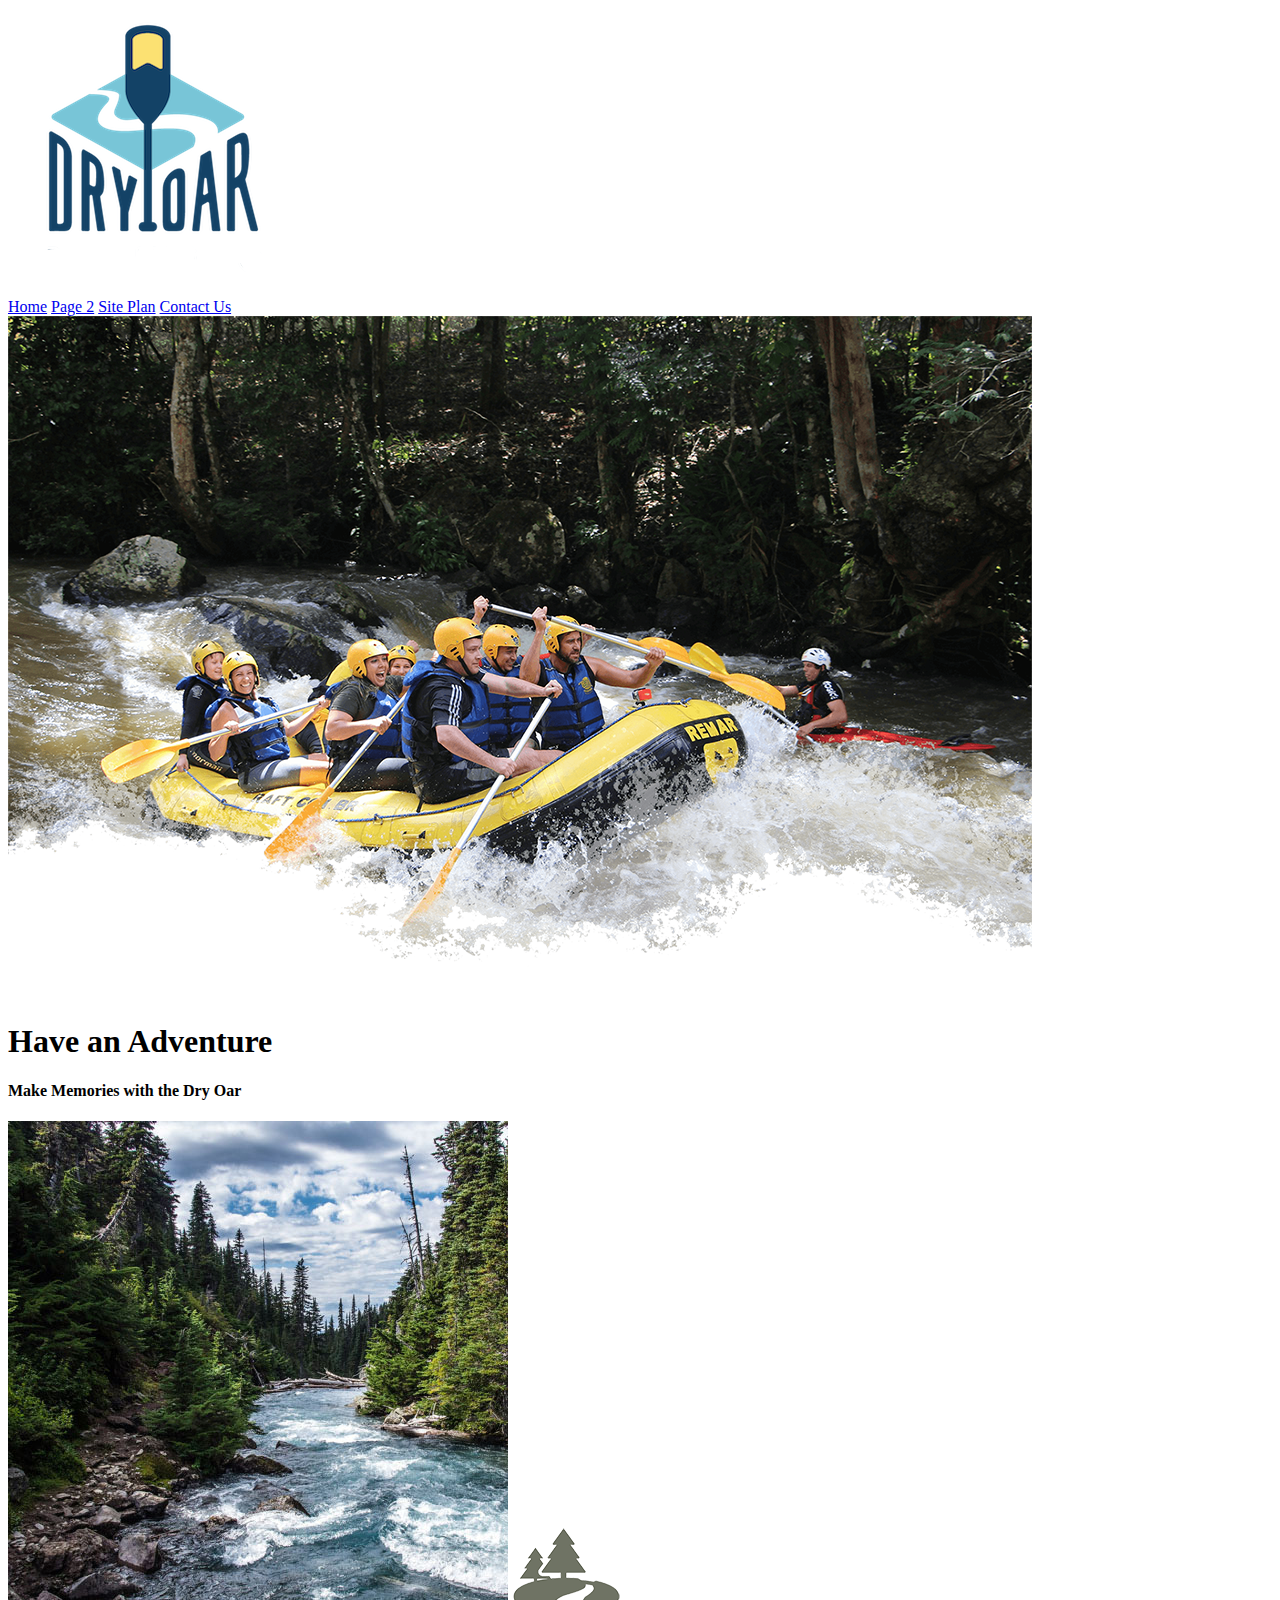
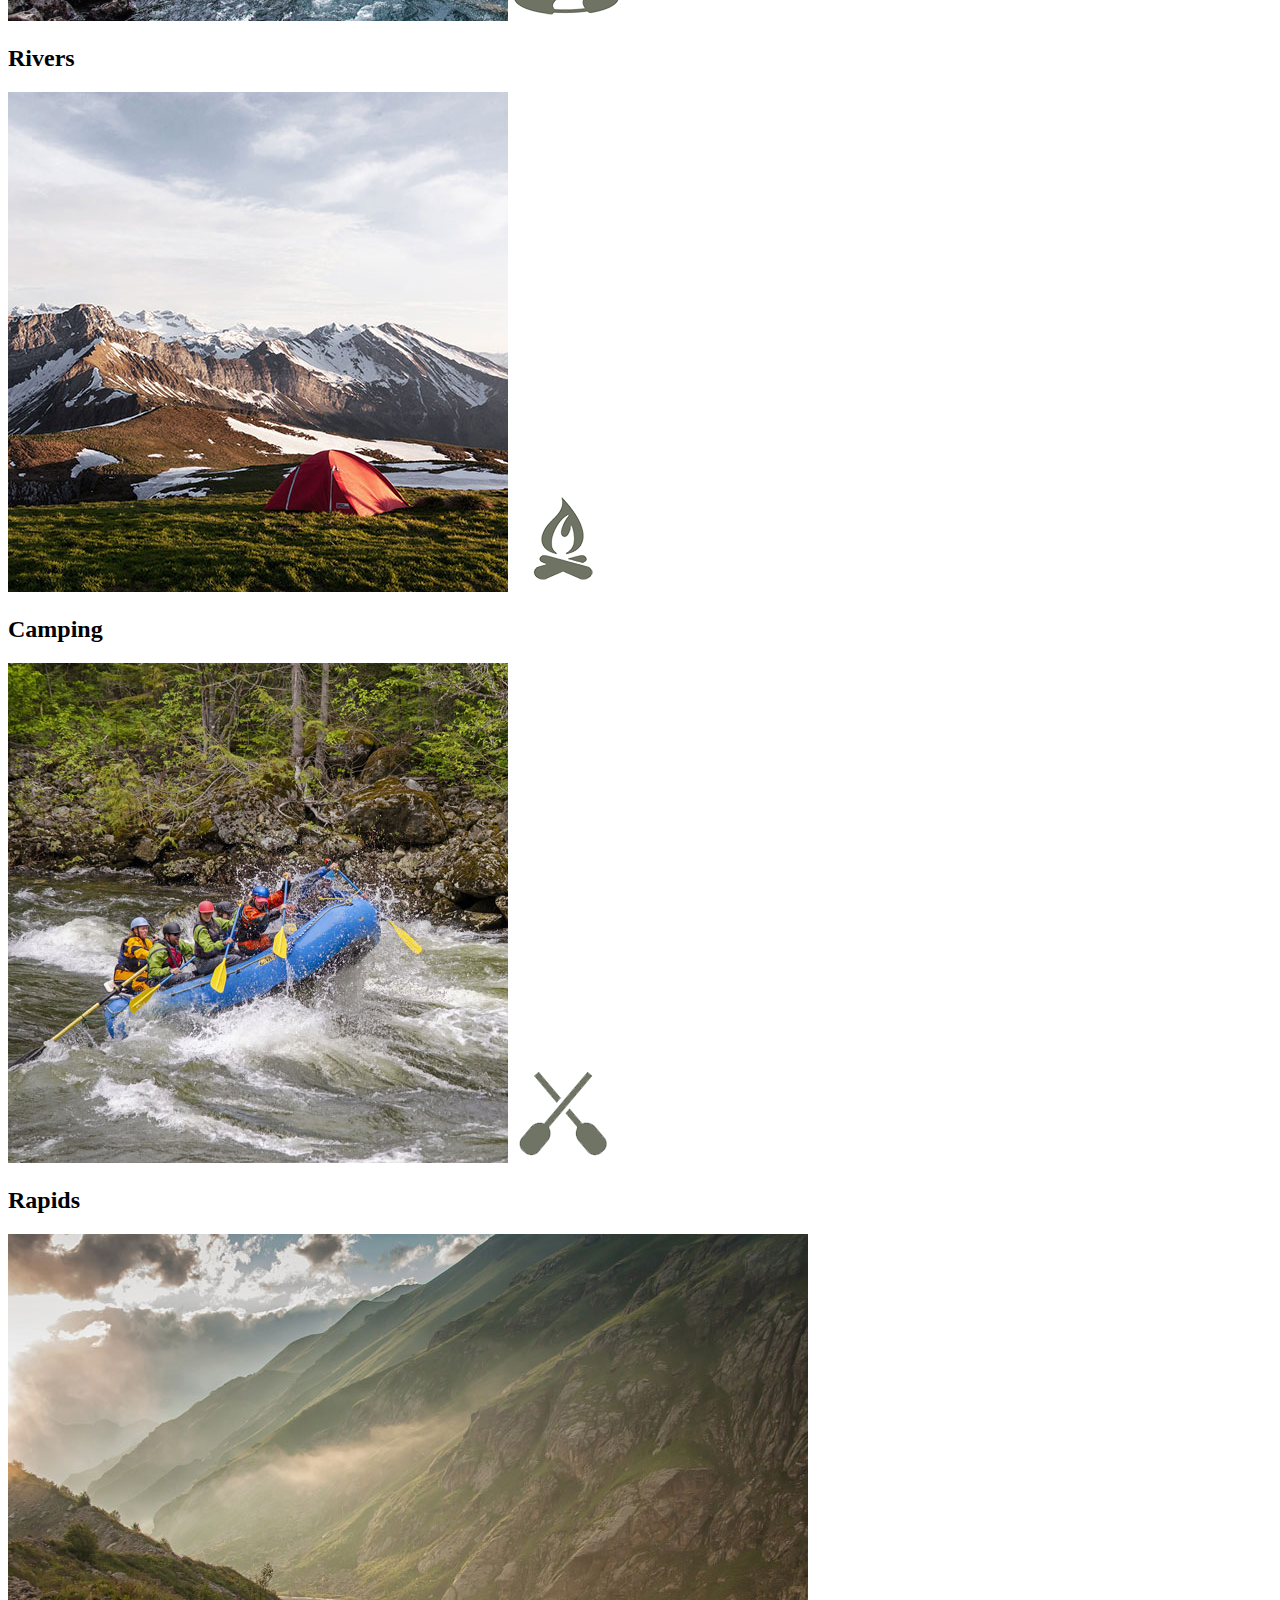
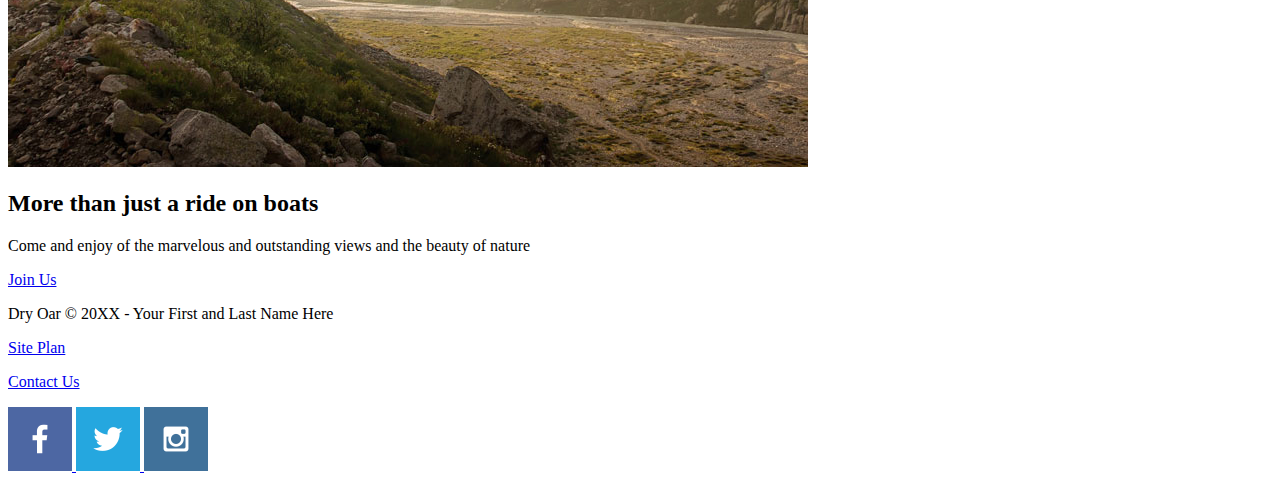
==== wwr/index.html @ 107f0e08 "text edited" ====
<!DOCTYPE html>
<html lang="en">
<head>
    <meta charset="UTF-8">
    <meta http-equiv="X-UA-Compatible" content="IE=edge">
    <meta name="viewport" content="width=device-width, initial-scale=1.0">
    <title>Whitewater Rafting Vacations | Dry Oar Boating | Home</title>
</head>
<body>
    <header>
        <a href="index.html" id="logo_link">
         <img class="logo" src="images/logo.png" alt="Dry Oar Logo">
        </a>
        <nav>
            <a href="index.html">Home</a>
            <a href="#">Page 2</a>
            <a href="site-plan-rafting.html">Site Plan</a>
            <a href="contactus.html">Contact Us</a>
        </nav>
    </header>     
        <div id="hero">
             <div id="hero-box">
                <img id="hero-img" src="images/hero.png" alt="People enjoying rafting">
             </div>
             <section id="hero-msg">
                <h1 class="home-title">Have an Adventure</h1>
                <h4>Make Memories with the Dry Oar</h4>
                <div class="button-box">
                    <a class="book" href="rates.html"></a>
                </div>
             </section>
        </div>
        <main class="home-grid">
            <section class="rivers-card">
                <img class="card-img" src="images/rivers.jpg" alt="river in forest">
                <img class="icon" src="images/river_icon.png" alt="river icon">
                <h2>Rivers</h2>
            </section>
            <section class="camping-card">
                <img class="card-img" src="images/camping.jpg" alt="tent in mountains">
                <img class="icon" src="images/fire_icon.png" alt="fire icon">
                <h2>Camping</h2>
            </section>
            <section class="rapids-card">
                <img class="card-img" src="images/rapids.jpg" alt="rafting boat">
                <img class="icon" src="images/oars.png" alt="oars icon">
                <h2>Rapids</h2>
            </section>
            <img class="mountains" src="images/mountains.jpg" alt="Misty Mountains">
            <section class="msg">
                <h2>More than just a ride on boats</h2>
                <p>Come and enjoy of the marvelous and outstanding views and the beauty of nature</p>
                <a class="join" href="rivers.html">Join Us</a>
            </section>
        </main>   
        <footer>
            <p>Dry Oar &copy; 20XX - Your First and Last Name Here</p>
            <p><a href="site-plan-rafting.html">Site Plan</a></p>
            <p><a href="contactus.html">Contact Us</a></p>
            <div class="social">
                <a href="https://facebook.com">
                    <img src="images/facebook.png" alt="fb icon">
                </a>
                <a href="https://twitter.com">
                    <img src="images/twitter.png" alt="twitter icon">
                </a>
                <a href="https://instagram.com">
                    <img src="images/instagram.png" alt="instagram icon">
                </a>
            </div>
        </footer>   
</body>
</html>
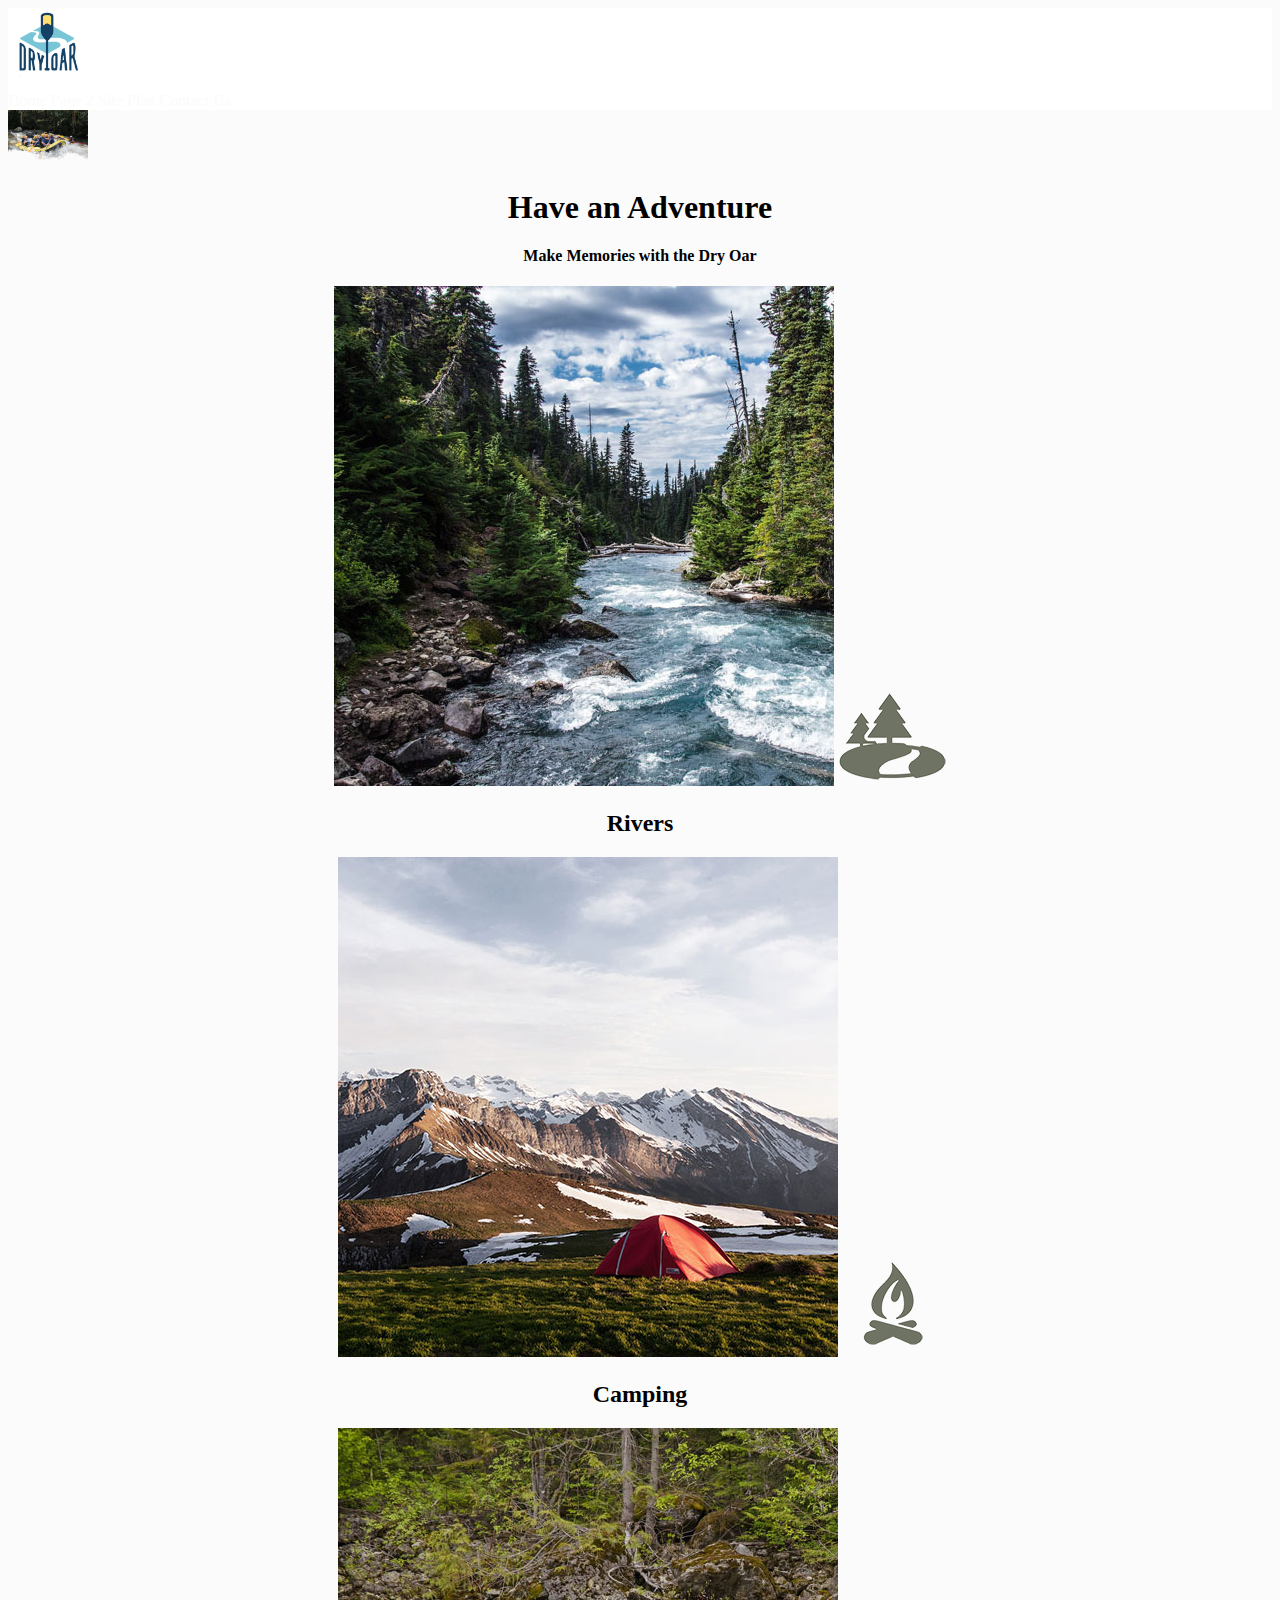
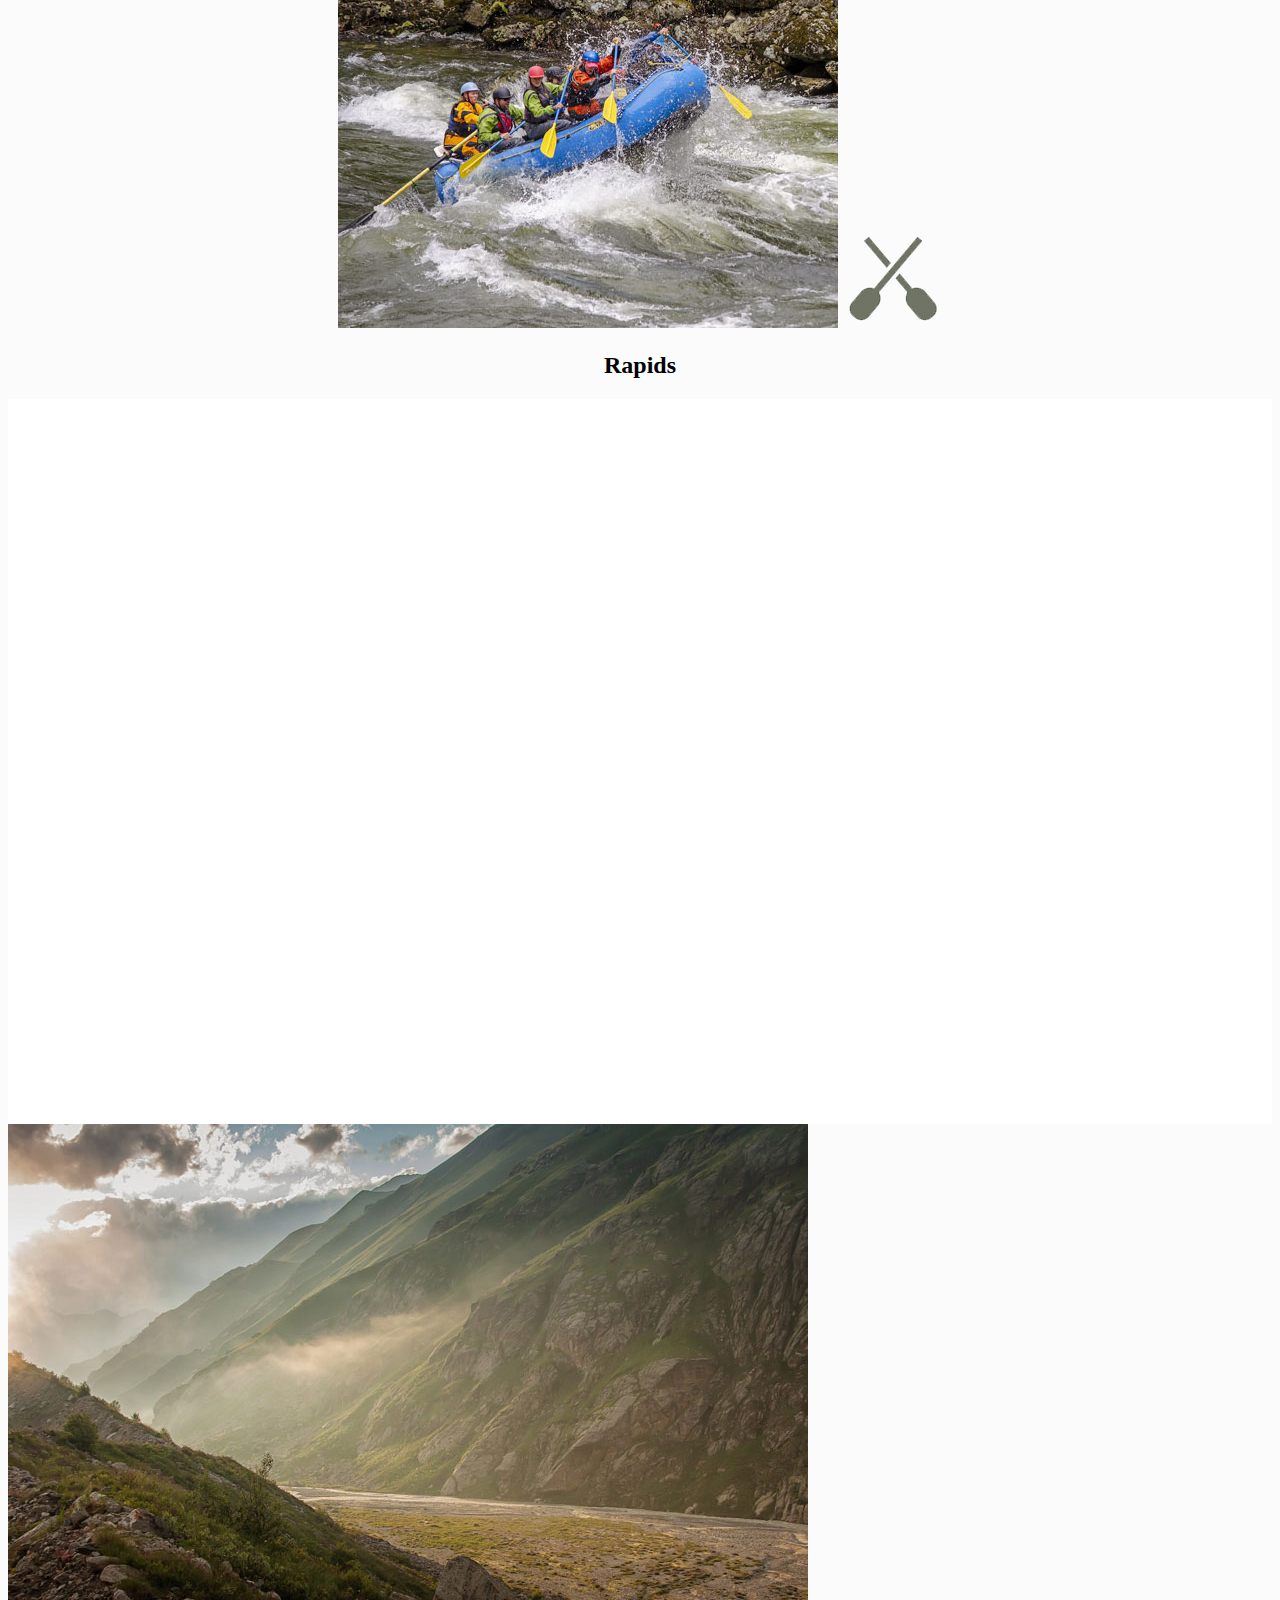
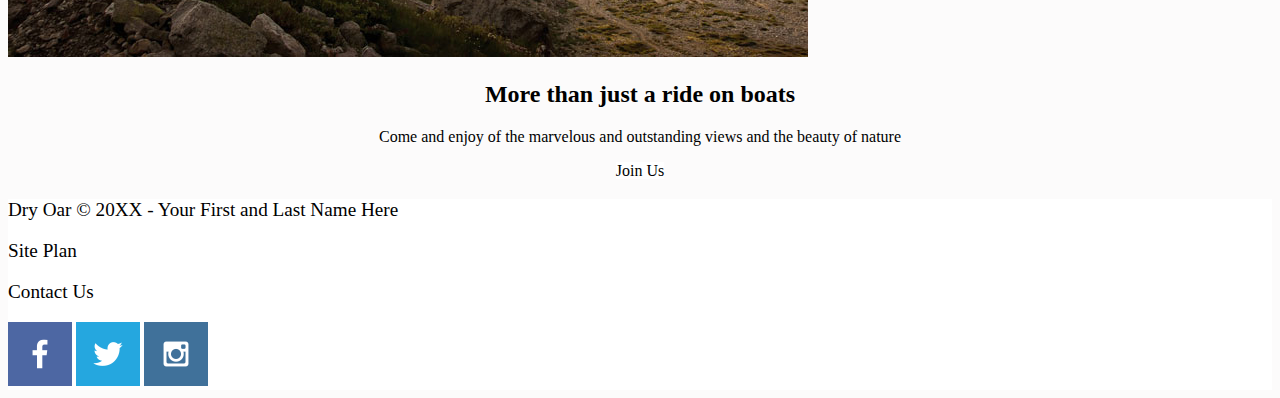
==== commit 0cb4843a: "update" ====
--- a/wwr/index.html
+++ b/wwr/index.html
@@ -1,34 +1,38 @@
 <!DOCTYPE html>
 <html lang="en">
+
 <head>
     <meta charset="UTF-8">
     <meta http-equiv="X-UA-Compatible" content="IE=edge">
     <meta name="viewport" content="width=device-width, initial-scale=1.0">
     <title>Whitewater Rafting Vacations | Dry Oar Boating | Home</title>
+    <link rel="stylesheet" href="styles/style.css" 
 </head>
+
 <body>
-    <header>
-        <a href="index.html" id="logo_link">
-         <img class="logo" src="images/logo.png" alt="Dry Oar Logo">
-        </a>
-        <nav>
-            <a href="index.html">Home</a>
-            <a href="#">Page 2</a>
-            <a href="site-plan-rafting.html">Site Plan</a>
-            <a href="contactus.html">Contact Us</a>
-        </nav>
-    </header>     
+    <div id="content">
+        <header>
+            <a href="index.html" id="logo_link">
+                <img class="logo" src="images/logo.png" alt="Dry Oar Logo">
+            </a>
+            <nav>
+                <a href="index.html">Home</a>
+                <a href="#">Page 2</a>
+                <a href="site-plan-rafting.html">Site Plan</a>
+                <a href="contactus.html">Contact Us</a>
+            </nav>
+        </header>
         <div id="hero">
-             <div id="hero-box">
+            <div id="hero-box">
                 <img id="hero-img" src="images/hero.png" alt="People enjoying rafting">
-             </div>
-             <section id="hero-msg">
+            </div>
+            <section id="hero-msg">
                 <h1 class="home-title">Have an Adventure</h1>
                 <h4>Make Memories with the Dry Oar</h4>
                 <div class="button-box">
                     <a class="book" href="rates.html"></a>
                 </div>
-             </section>
+            </section>
         </div>
         <main class="home-grid">
             <section class="rivers-card">
@@ -46,28 +50,31 @@
                 <img class="icon" src="images/oars.png" alt="oars icon">
                 <h2>Rapids</h2>
             </section>
+            <div id="background"></div>
             <img class="mountains" src="images/mountains.jpg" alt="Misty Mountains">
             <section class="msg">
                 <h2>More than just a ride on boats</h2>
                 <p>Come and enjoy of the marvelous and outstanding views and the beauty of nature</p>
                 <a class="join" href="rivers.html">Join Us</a>
             </section>
-        </main>   
+        </main>
         <footer>
             <p>Dry Oar &copy; 20XX - Your First and Last Name Here</p>
             <p><a href="site-plan-rafting.html">Site Plan</a></p>
             <p><a href="contactus.html">Contact Us</a></p>
             <div class="social">
-                <a href="https://facebook.com">
+                <a href="https://facebook.com" target="_blank">
                     <img src="images/facebook.png" alt="fb icon">
                 </a>
-                <a href="https://twitter.com">
+                <a href="https://twitter.com" target="_blank">
                     <img src="images/twitter.png" alt="twitter icon">
                 </a>
-                <a href="https://instagram.com">
+                <a href="https://instagram.com" target="_blank">
                     <img src="images/instagram.png" alt="instagram icon">
                 </a>
             </div>
-        </footer>   
+        </footer>
+    </div>
 </body>
+
 </html>--- a/wwr/styles/style.css
+++ b/wwr/styles/style.css
@@ -0,0 +1,92 @@
+#content{
+  max-width: 1600px;
+  margin:0 auto;
+}
+nav a{
+    text-align: center;
+    color: #fcfbfb;
+    text-decoration: none;
+}
+#hero-msg h1, #hero-msg h4{
+    text-align: center;
+}
+.button-box{
+    text-align: center;
+}
+main section{
+    text-align: center;
+}
+#background{
+    height: 725px;
+}
+
+body {
+    background-color: #fcfbfb; 
+    color: black;
+}
+header {
+    background-color:rgb(255, 255, 255);
+    color: black;
+}
+nav a:hover {
+    background-color: rgb(255, 255, 255);
+    color: black;
+}
+.home-title{
+    color: black;
+}
+h4{
+    color: black;
+}
+.book, .join{
+    background-color: rgb(255, 255, 255);
+    color: black;
+    text-decoration: none;
+}
+.book:hover, .join:hover{
+    background-color: rgb(255, 255, 255);
+    color: black;
+}
+.msg h2{
+    color: black;
+}
+.msg p{
+    color: black;
+}
+footer h3{
+    color: black;
+}
+footer a{
+    color: black;
+    text-decoration: none;
+}
+footer a:hover{
+    color: black;
+}
+#background{
+    background-color: rgb(255, 255, 255);
+    color: black;
+}
+.msg{
+    background-color: #fcfbfb;
+    color: black;
+}
+footer{
+    background-color: rgb(255, 255, 255);
+    color: black;
+}
+.logo{
+    width: 80px;
+}  
+.icon{
+    width: 80px0;
+}       
+#hero-img{
+    width: 80px;
+}
+footer p{
+    font-size: 1.2em;
+}
+footer p a:hover{
+    text-decoration: underline;
+}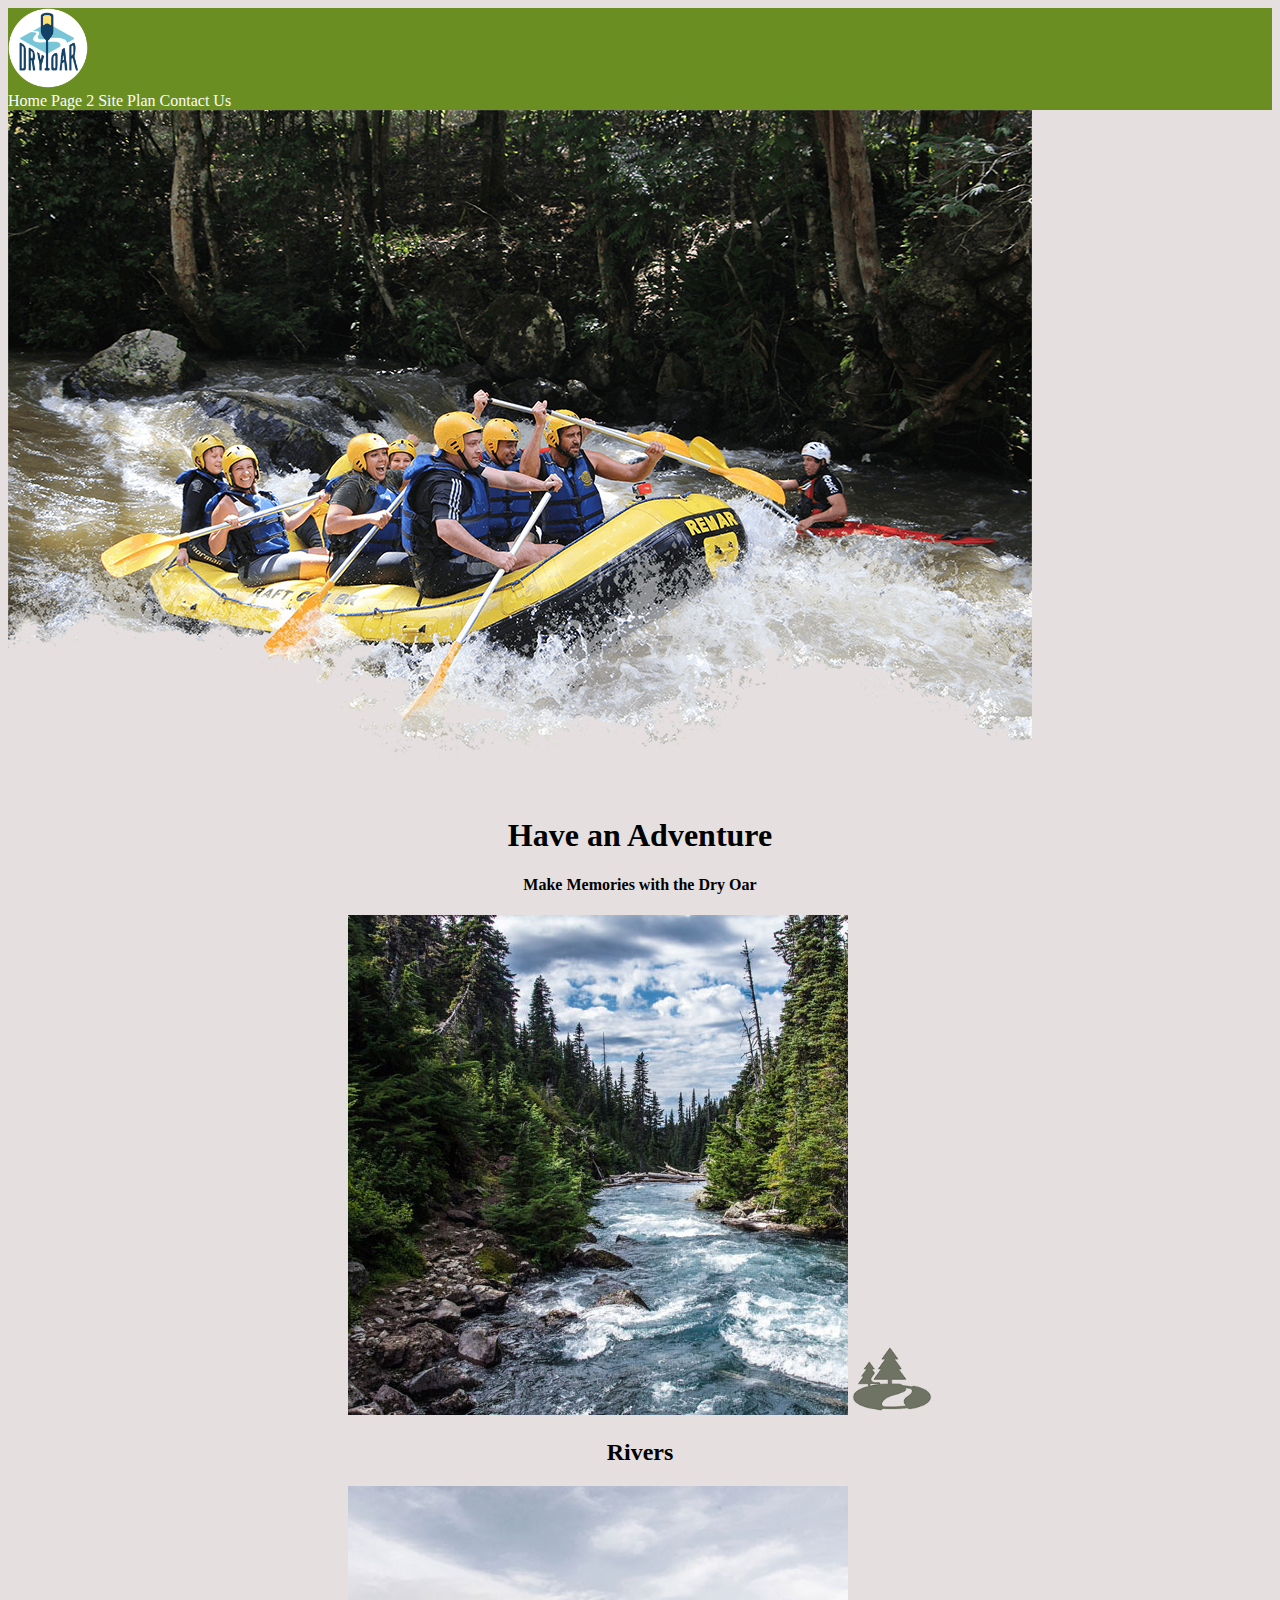
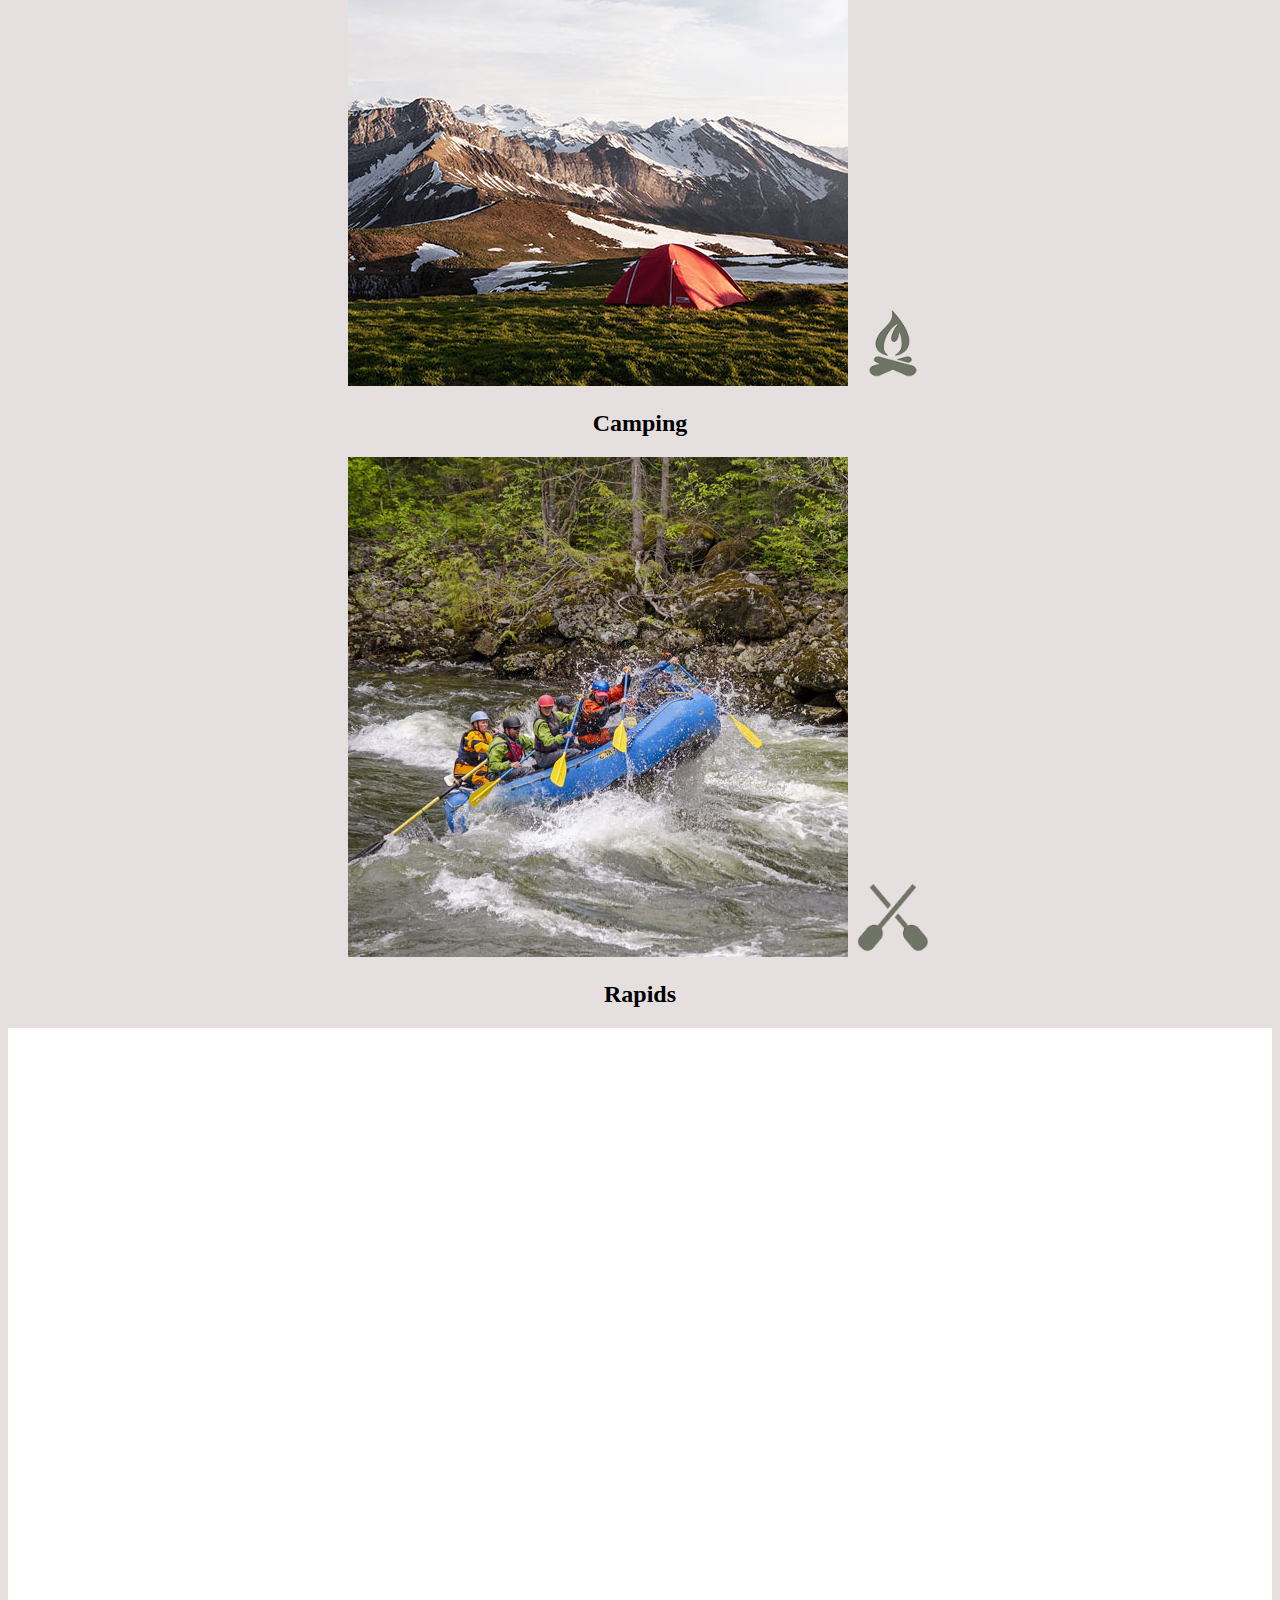
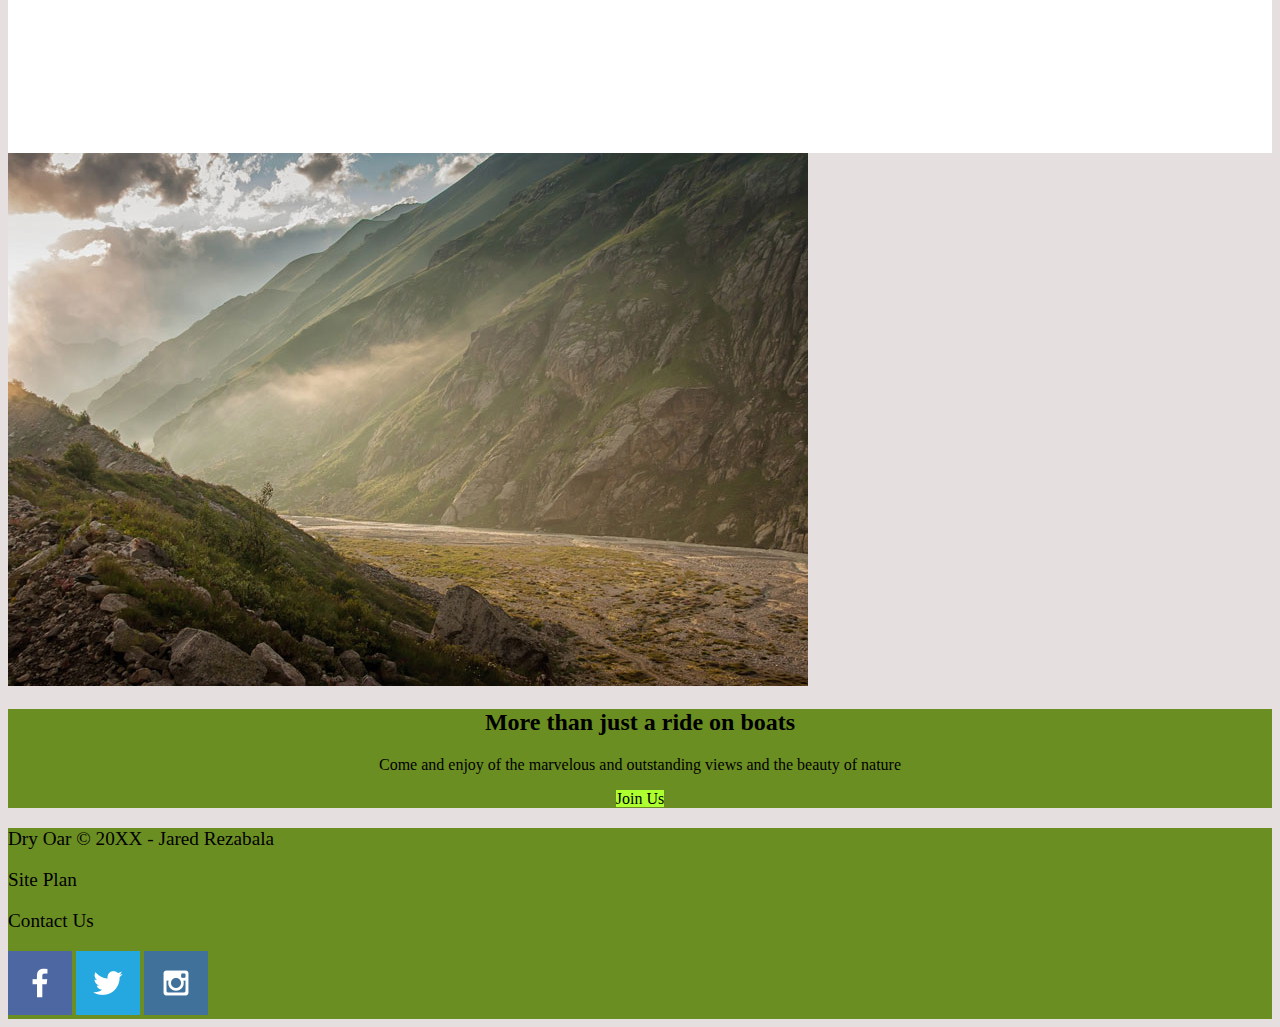
==== commit cbf225f0: "updates" ====
--- a/wwr/index.html
+++ b/wwr/index.html
@@ -6,7 +6,7 @@
     <meta http-equiv="X-UA-Compatible" content="IE=edge">
     <meta name="viewport" content="width=device-width, initial-scale=1.0">
     <title>Whitewater Rafting Vacations | Dry Oar Boating | Home</title>
-    <link rel="stylesheet" href="styles/style.css" 
+    <link rel="stylesheet" href="styles/style.css">
 </head>
 
 <body>
@@ -59,7 +59,7 @@
             </section>
         </main>
         <footer>
-            <p>Dry Oar &copy; 20XX - Your First and Last Name Here</p>
+            <p>Dry Oar &copy; 20XX - Jared Rezabala</p>
             <p><a href="site-plan-rafting.html">Site Plan</a></p>
             <p><a href="contactus.html">Contact Us</a></p>
             <div class="social">
--- a/wwr/styles/style.css
+++ b/wwr/styles/style.css
@@ -21,12 +21,11 @@
 }
 
 body {
-    background-color: #fcfbfb; 
+    background-color: #e0d8d8ce; 
     color: black;
 }
 header {
-    background-color:rgb(255, 255, 255);
-    color: black;
+    background-color:olivedrab;
 }
 nav a:hover {
     background-color: rgb(255, 255, 255);
@@ -39,12 +38,12 @@
     color: black;
 }
 .book, .join{
-    background-color: rgb(255, 255, 255);
+    background-color:greenyellow;
     color: black;
     text-decoration: none;
 }
 .book:hover, .join:hover{
-    background-color: rgb(255, 255, 255);
+    background-color:yellowgreen;
     color: black;
 }
 .msg h2{
@@ -68,21 +67,21 @@
     color: black;
 }
 .msg{
-    background-color: #fcfbfb;
+    background-color: olivedrab;
     color: black;
 }
 footer{
-    background-color: rgb(255, 255, 255);
+    background-color:olivedrab;
     color: black;
 }
 .logo{
     width: 80px;
 }  
 .icon{
-    width: 80px0;
+    width: 80px;
 }       
 #hero-img{
-    width: 80px;
+    max-width: 100%;
 }
 footer p{
     font-size: 1.2em;
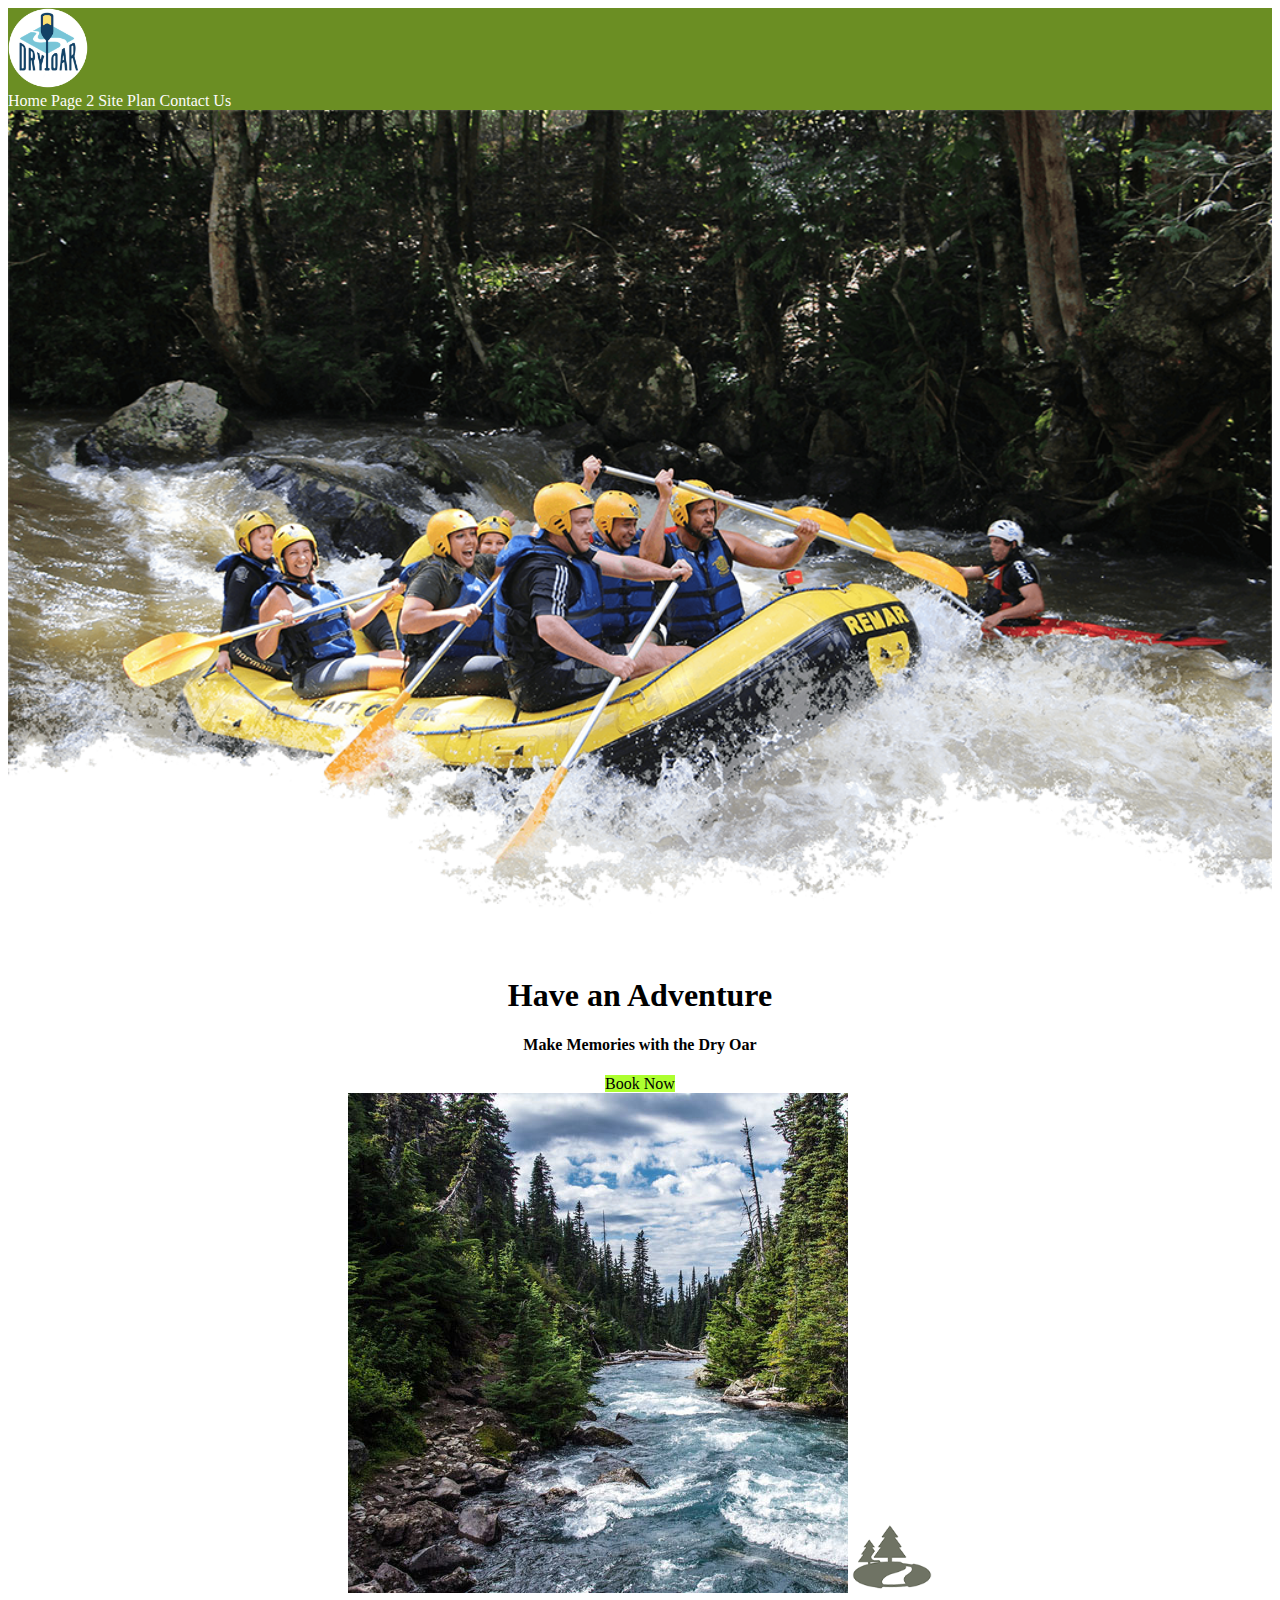
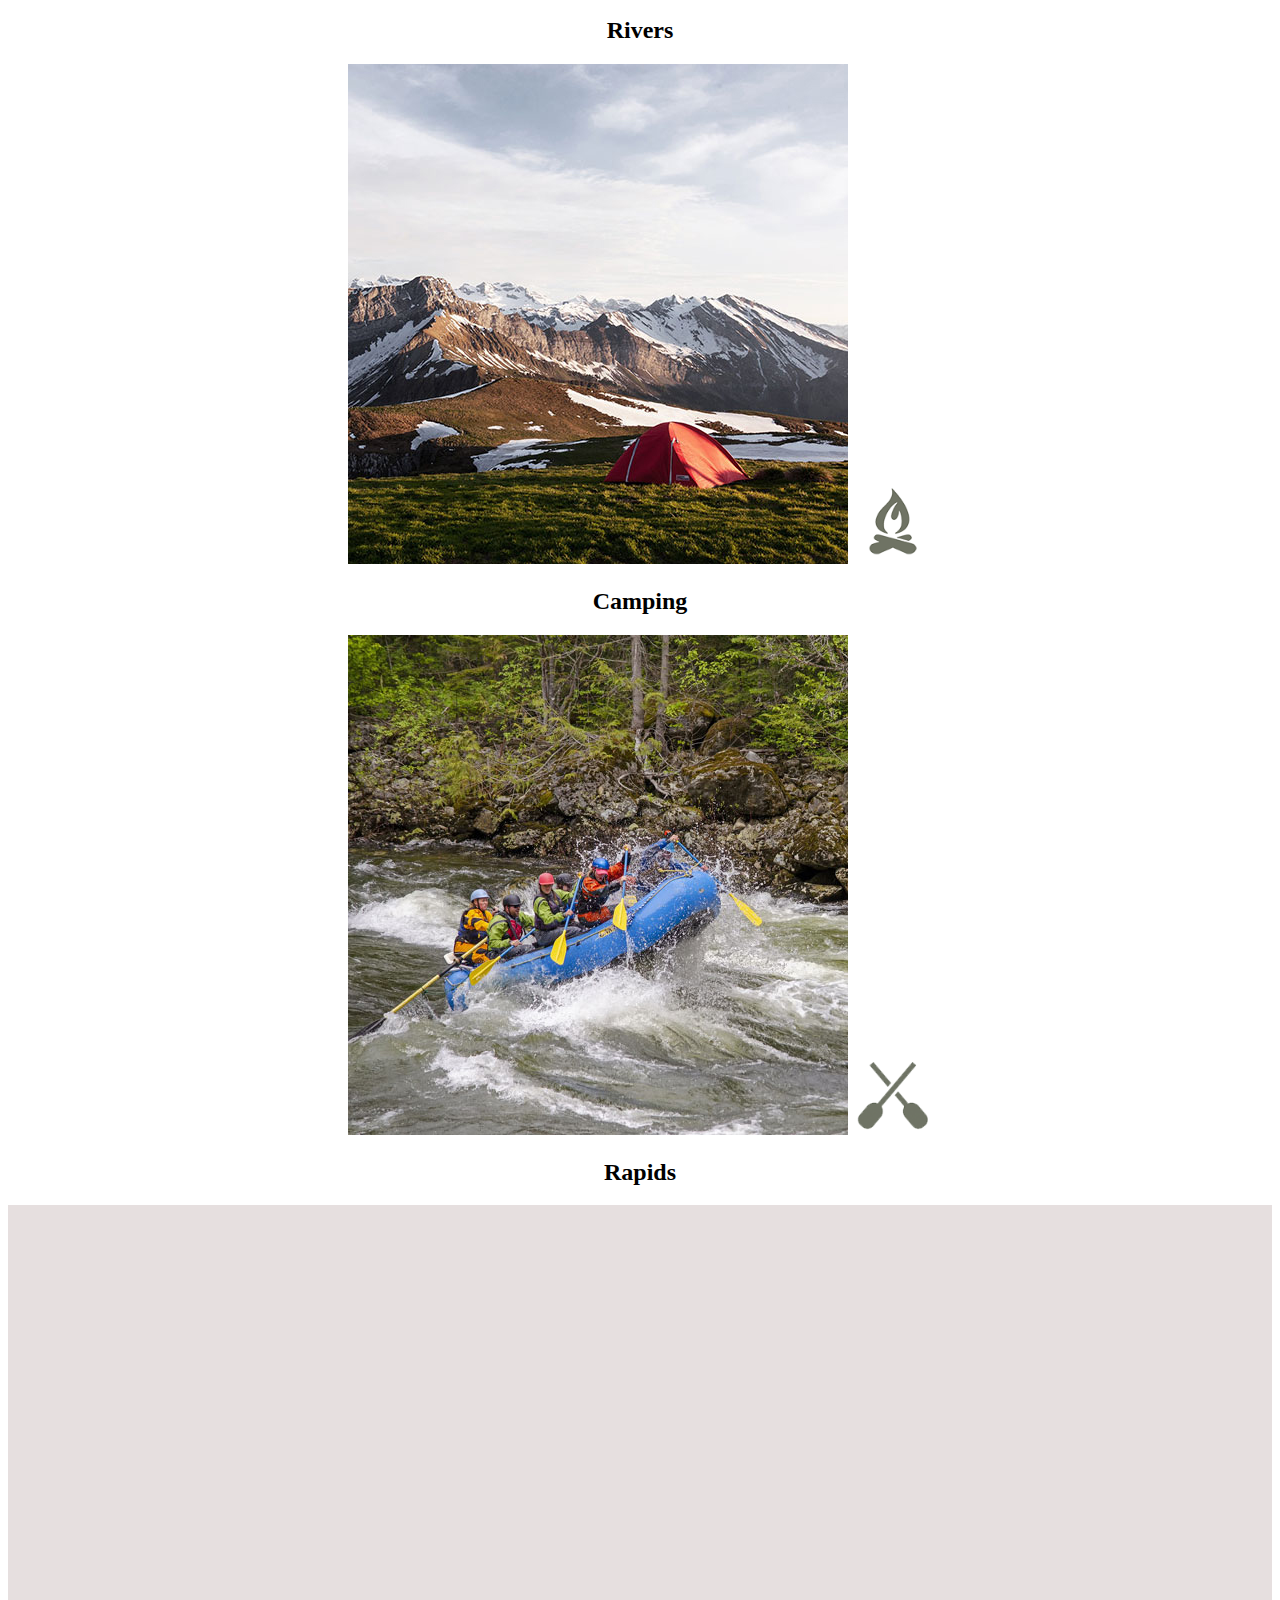
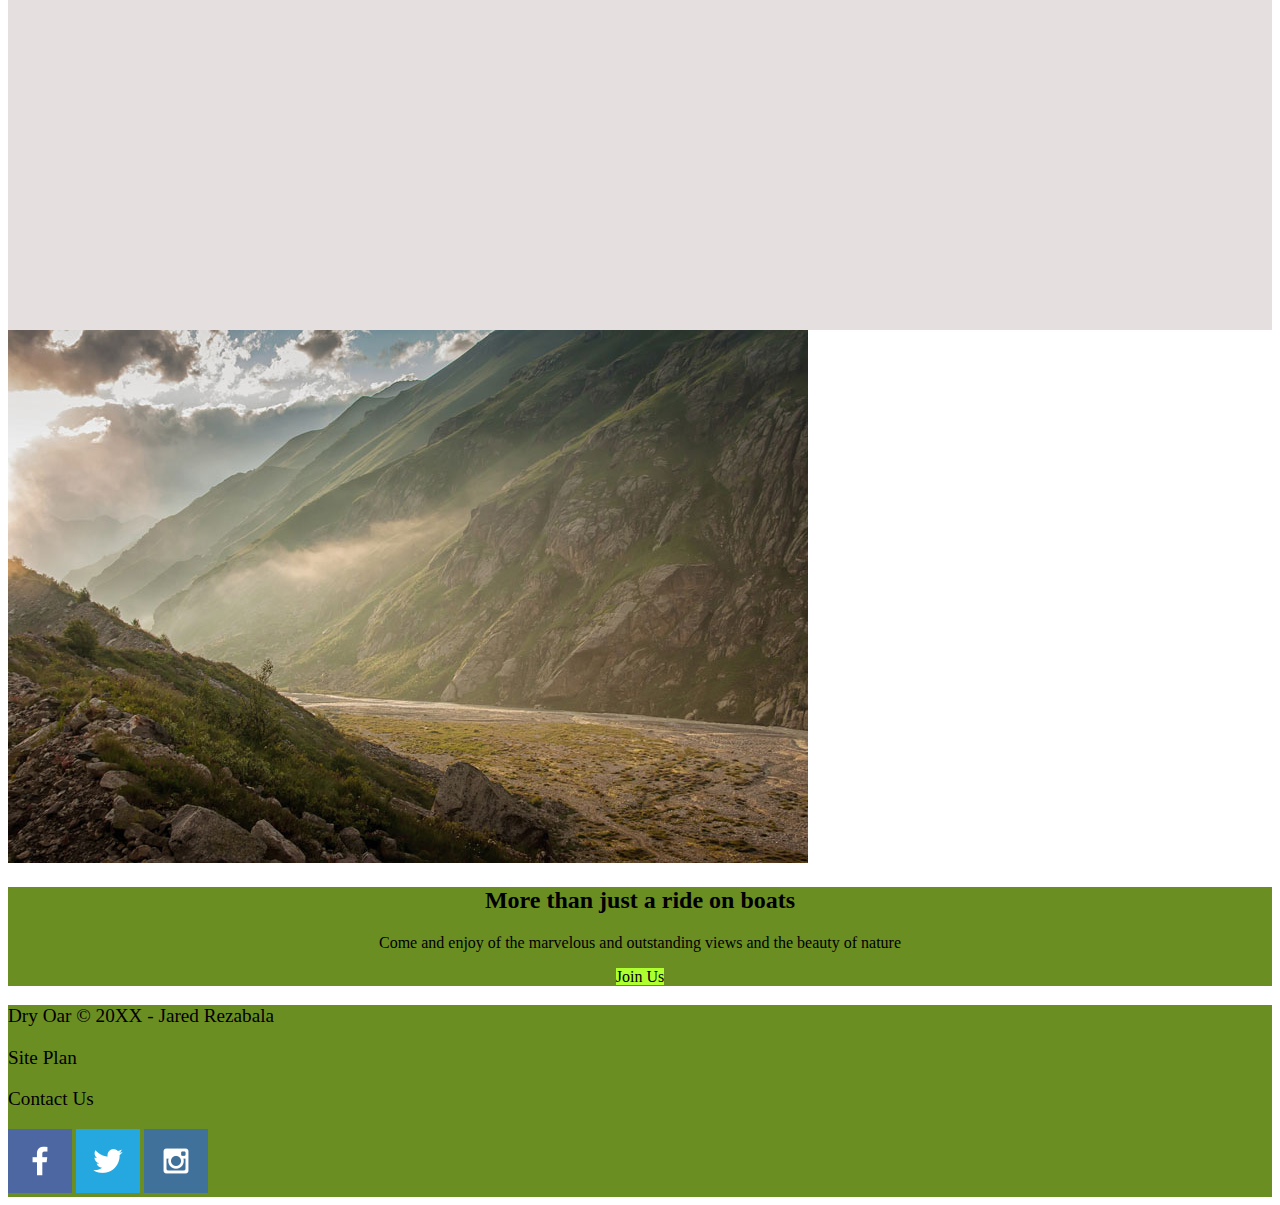
==== commit 9e13746b: "book now" ====
--- a/wwr/index.html
+++ b/wwr/index.html
@@ -30,7 +30,7 @@
                 <h1 class="home-title">Have an Adventure</h1>
                 <h4>Make Memories with the Dry Oar</h4>
                 <div class="button-box">
-                    <a class="book" href="rates.html"></a>
+                    <a class="book" href="rates.html">Book Now</a>
                 </div>
             </section>
         </div>
--- a/wwr/styles/style.css
+++ b/wwr/styles/style.css
@@ -21,7 +21,7 @@
 }
 
 body {
-    background-color: #e0d8d8ce; 
+    background-color: rgb(255, 255, 255); 
     color: black;
 }
 header {
@@ -63,7 +63,7 @@
     color: black;
 }
 #background{
-    background-color: rgb(255, 255, 255);
+    background-color: #e0d8d8ce;
     color: black;
 }
 .msg{
@@ -81,7 +81,8 @@
     width: 80px;
 }       
 #hero-img{
-    max-width: 100%;
+    width: 100%;
+    height: 100%;
 }
 footer p{
     font-size: 1.2em;
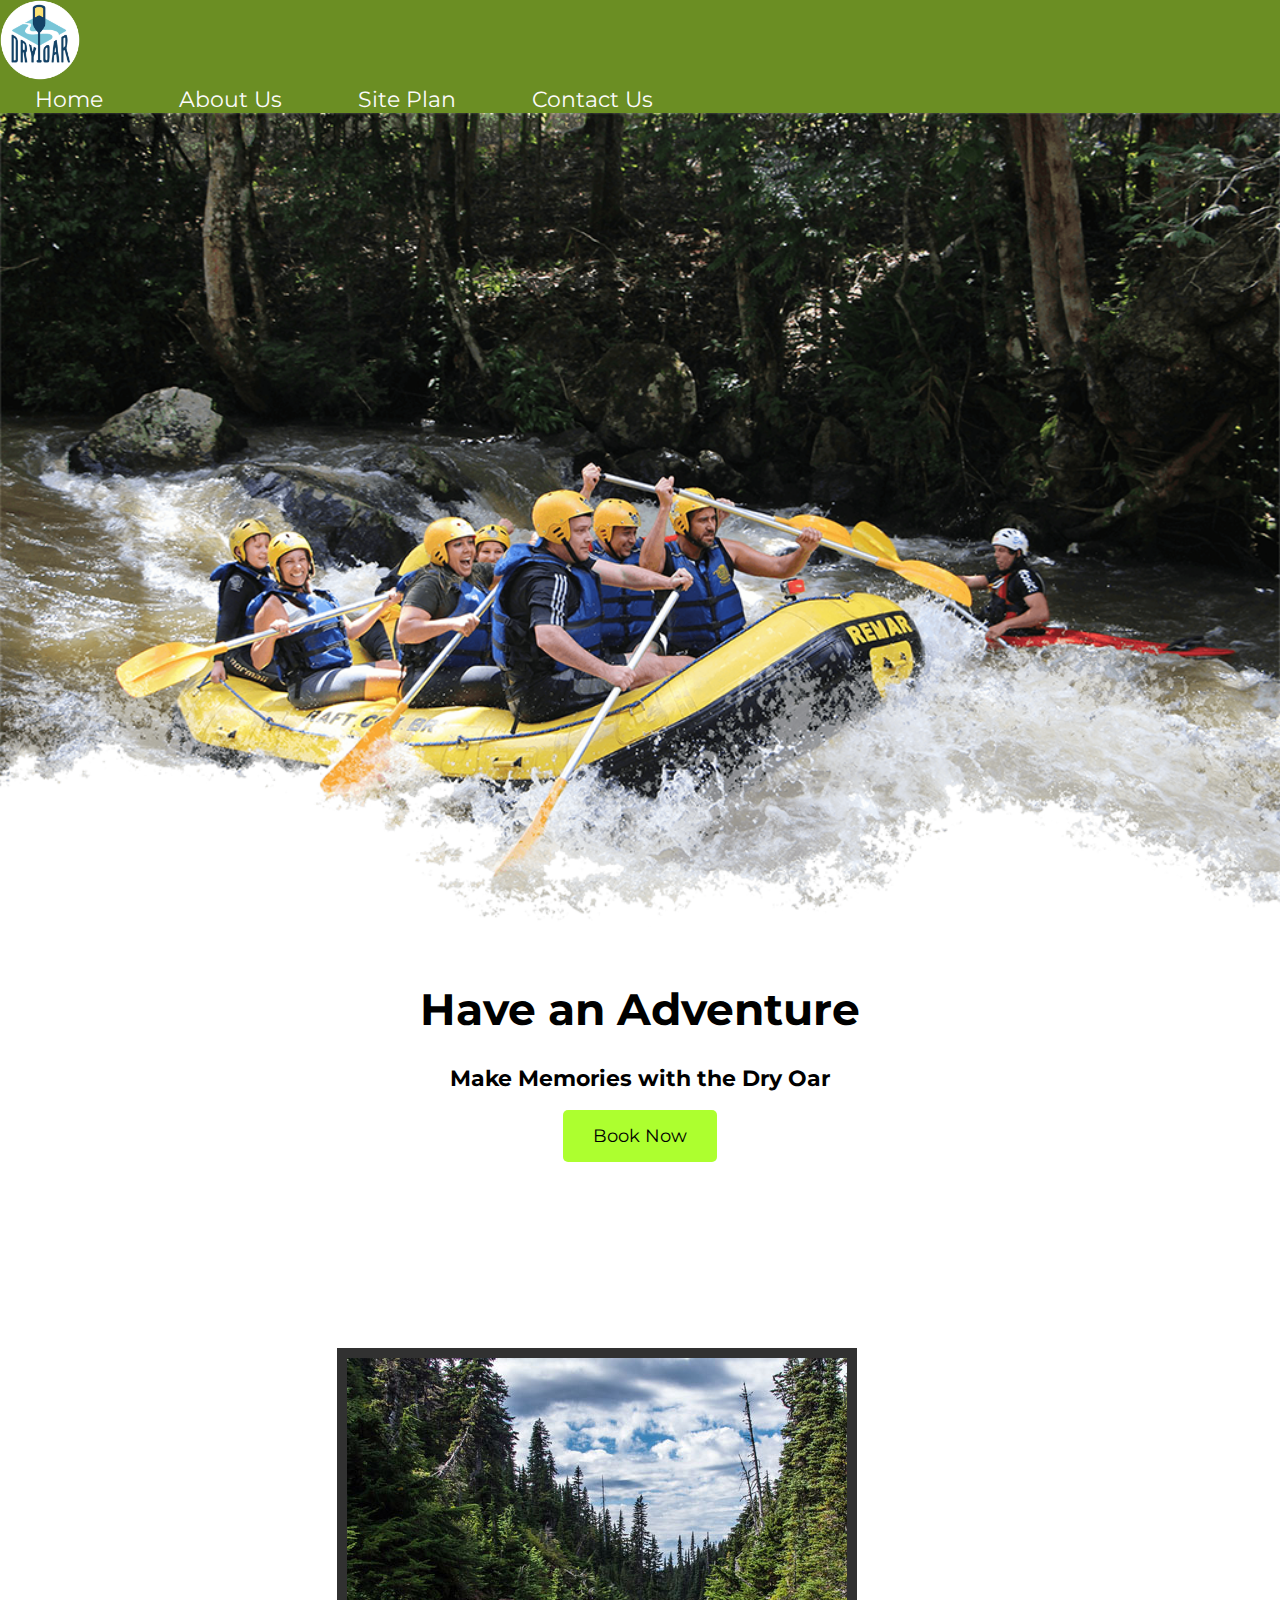
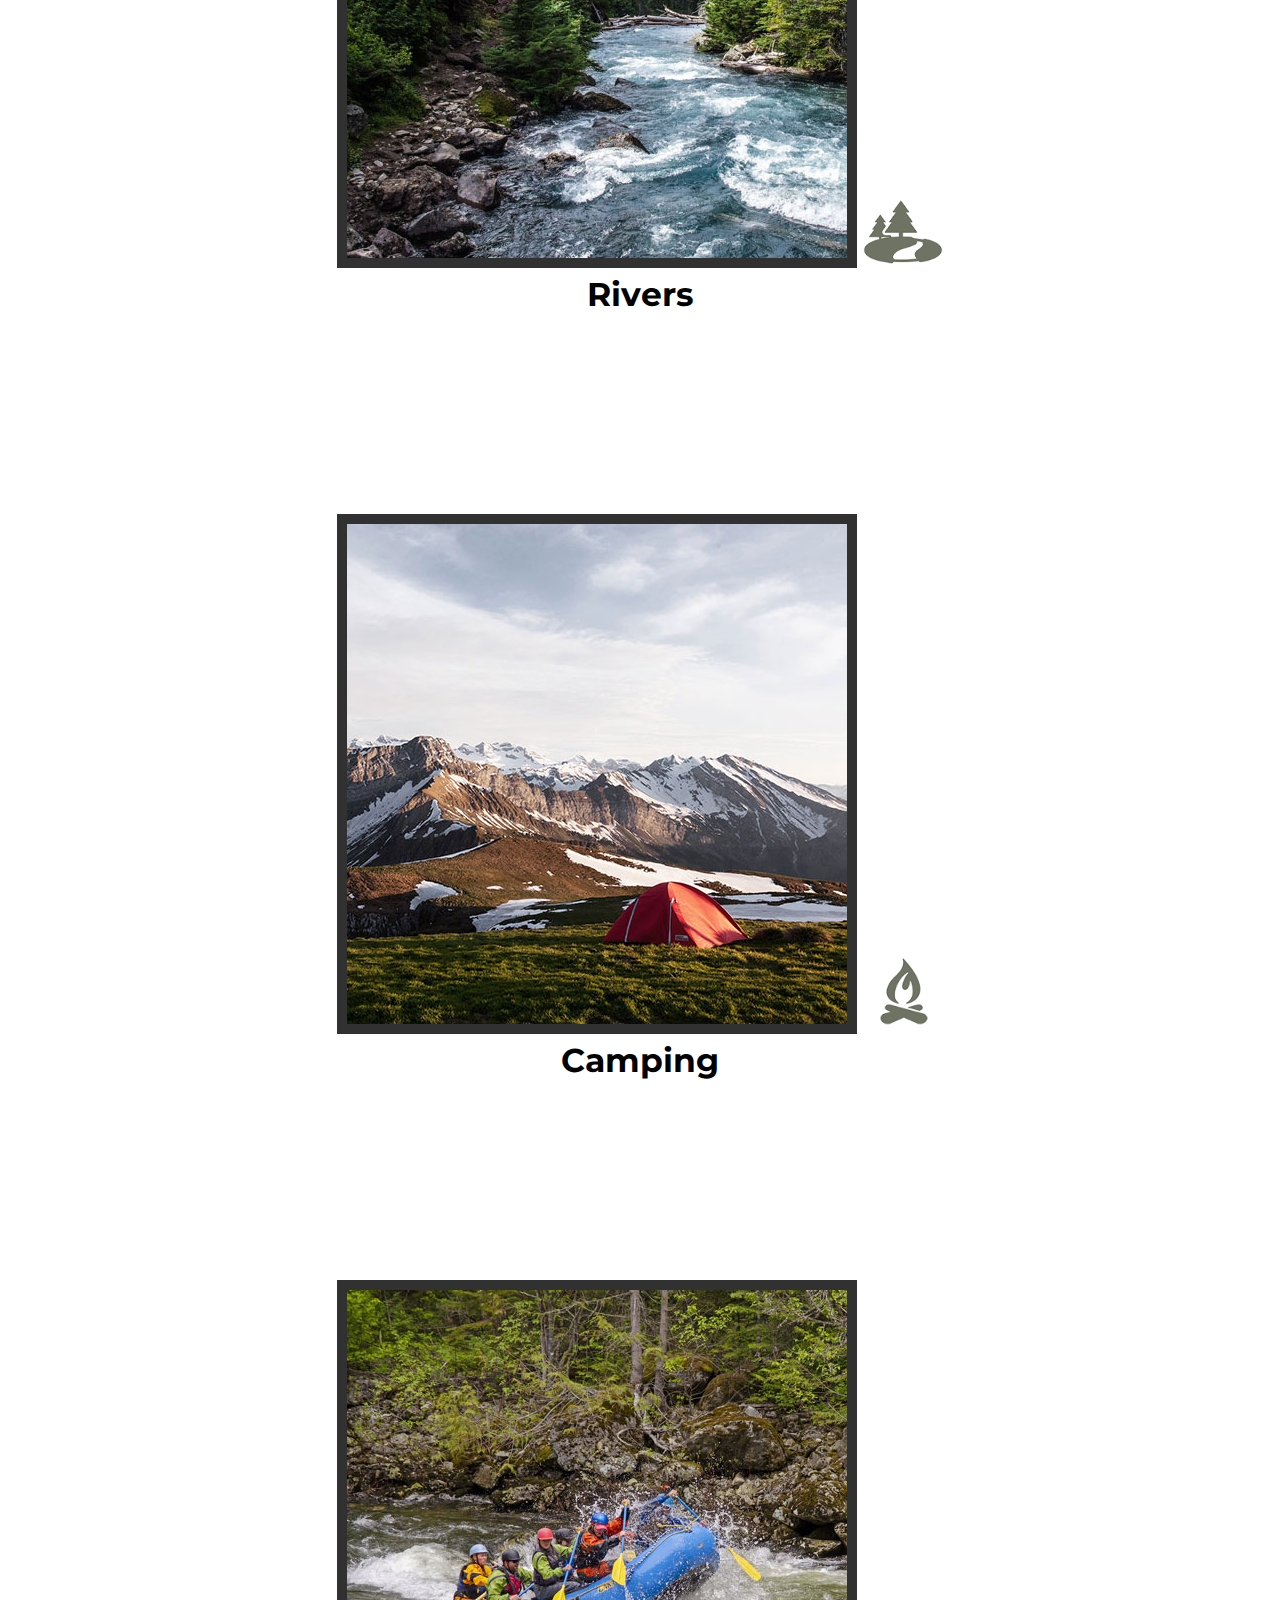
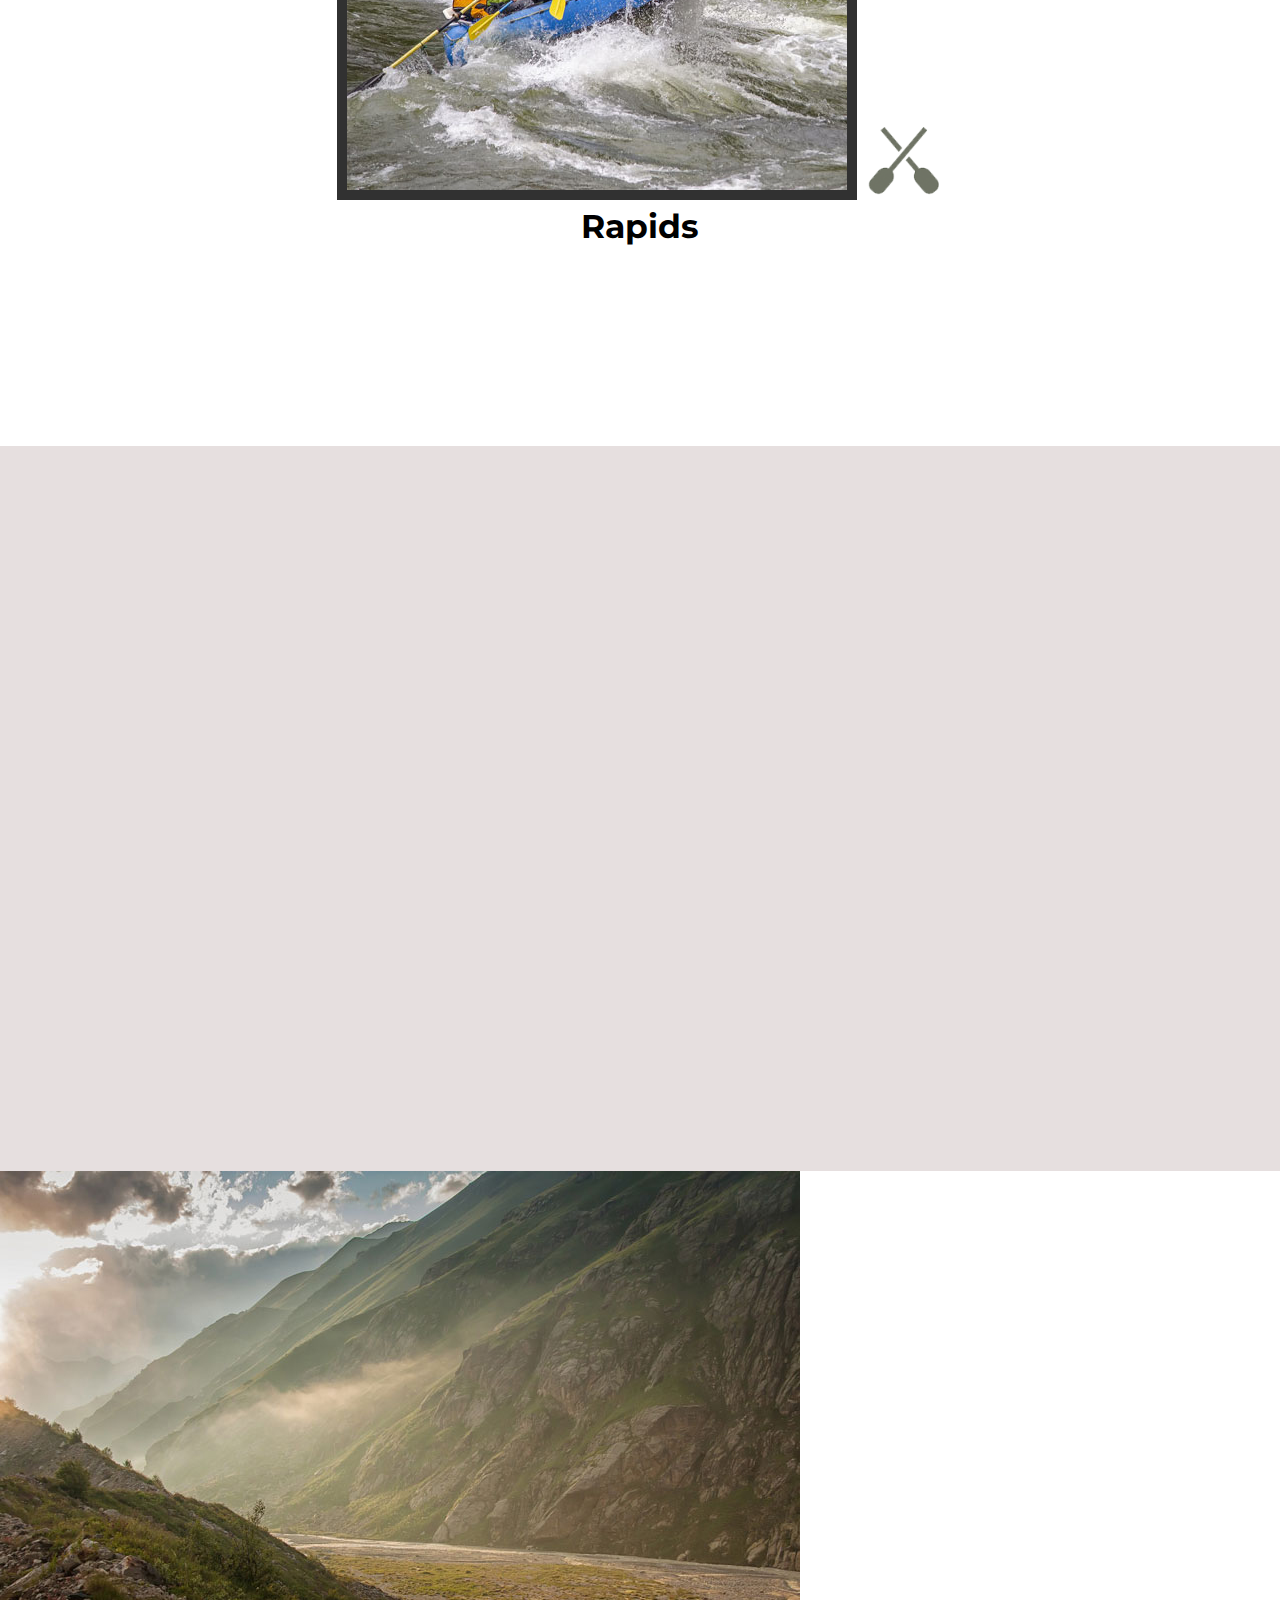
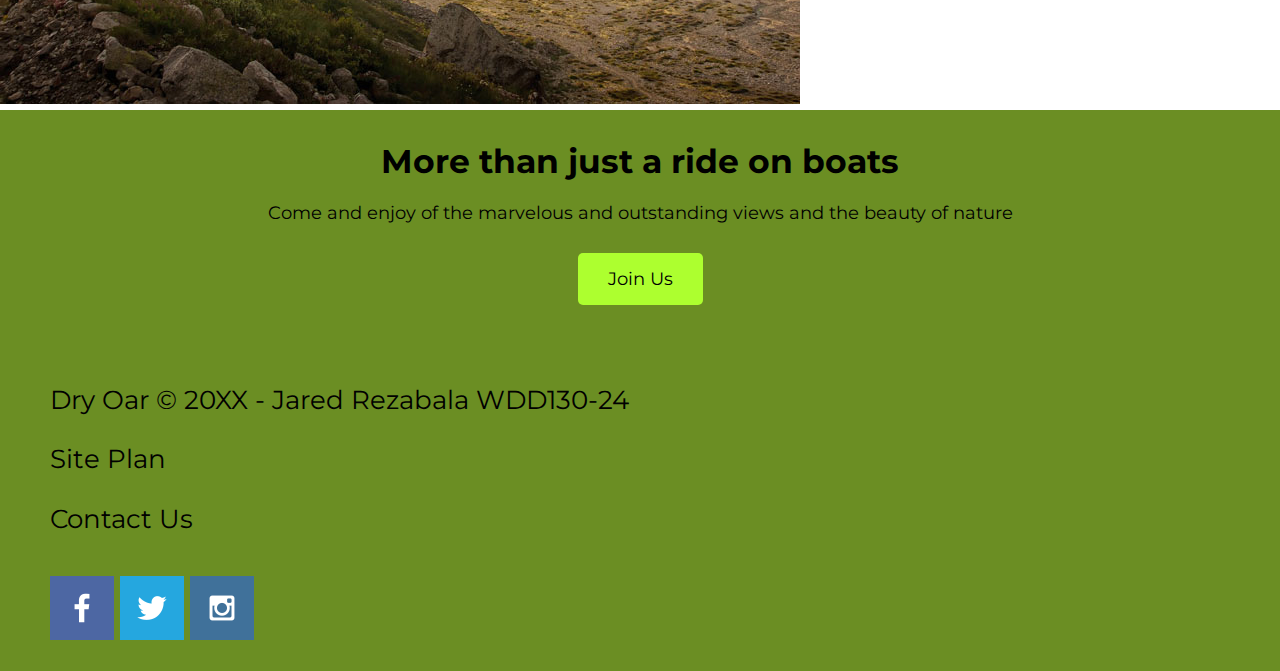
==== commit a0c85be7: "html updated" ====
--- a/wwr/index.html
+++ b/wwr/index.html
@@ -17,7 +17,7 @@
             </a>
             <nav>
                 <a href="index.html">Home</a>
-                <a href="#">Page 2</a>
+                <a href="aboutus.html">About Us</a>
                 <a href="site-plan-rafting.html">Site Plan</a>
                 <a href="contactus.html">Contact Us</a>
             </nav>
@@ -30,7 +30,7 @@
                 <h1 class="home-title">Have an Adventure</h1>
                 <h4>Make Memories with the Dry Oar</h4>
                 <div class="button-box">
-                    <a class="book" href="rates.html">Book Now</a>
+                    <a class="book" href="contactus.html">Book Now</a>
                 </div>
             </section>
         </div>
@@ -55,11 +55,11 @@
             <section class="msg">
                 <h2>More than just a ride on boats</h2>
                 <p>Come and enjoy of the marvelous and outstanding views and the beauty of nature</p>
-                <a class="join" href="rivers.html">Join Us</a>
+                <a class="join" href="aboutus.html">Join Us</a>
             </section>
         </main>
         <footer>
-            <p>Dry Oar &copy; 20XX - Jared Rezabala</p>
+            <p>Dry Oar &copy; 20XX - Jared Rezabala WDD130-24</p>
             <p><a href="site-plan-rafting.html">Site Plan</a></p>
             <p><a href="contactus.html">Contact Us</a></p>
             <div class="social">
--- a/wwr/styles/style.css
+++ b/wwr/styles/style.css
@@ -1,3 +1,8 @@
+@import url('https://fonts.googleapis.com/css2?family=Montserrat:wght@200&family=Rock+Salt&display=swap');
+:root {
+    font-family: Montserrat, "Helvetica Neue", Helvetica, sans-serif;
+}
+
 #content{
   max-width: 1600px;
   margin:0 auto;
@@ -6,6 +11,7 @@
     text-align: center;
     color: #fcfbfb;
     text-decoration: none;
+    padding: 35px;
 }
 #hero-msg h1, #hero-msg h4{
     text-align: center;
@@ -23,6 +29,9 @@
 body {
     background-color: rgb(255, 255, 255); 
     color: black;
+    font-size: 22px;
+    margin: 0;
+    padding: 0;
 }
 header {
     background-color:olivedrab;
@@ -33,6 +42,8 @@
 }
 .home-title{
     color: black;
+    font-size: 2em;
+    margin-top: 10px;
 }
 h4{
     color: black;
@@ -41,6 +52,10 @@
     background-color:greenyellow;
     color: black;
     text-decoration: none;
+    font-size: 18px;
+    padding: 15px 30px;
+    margin-top: 50px;
+    border-radius: 5px;
 }
 .book:hover, .join:hover{
     background-color:yellowgreen;
@@ -51,6 +66,8 @@
 }
 .msg p{
     color: black;
+    font-size: .8em;
+    padding-bottom: 15px;
 }
 footer h3{
     color: black;
@@ -69,16 +86,20 @@
 .msg{
     background-color: olivedrab;
     color: black;
+    line-height: 1.5em;
+    padding: 35px;
 }
 footer{
     background-color:olivedrab;
     color: black;
+    padding: 25px 50px;
 }
 .logo{
     width: 80px;
 }  
 .icon{
     width: 80px;
+    padding-top: 10px;
 }       
 #hero-img{
     width: 100%;
@@ -89,4 +110,22 @@
 }
 footer p a:hover{
     text-decoration: underline;
+}
+h2{
+    margin: 0;
+}
+#logo_link{
+    padding-top: 5px;
+}
+footer .social img {
+    padding-top: 15px;
+}
+.rivers-card, .camping-card, .rapids-card{
+    margin: 200px 0;
+}
+.card-img{
+    border: 10px solid #000000ce;
+}
+main section img{
+    box-sizing: border-box;
 }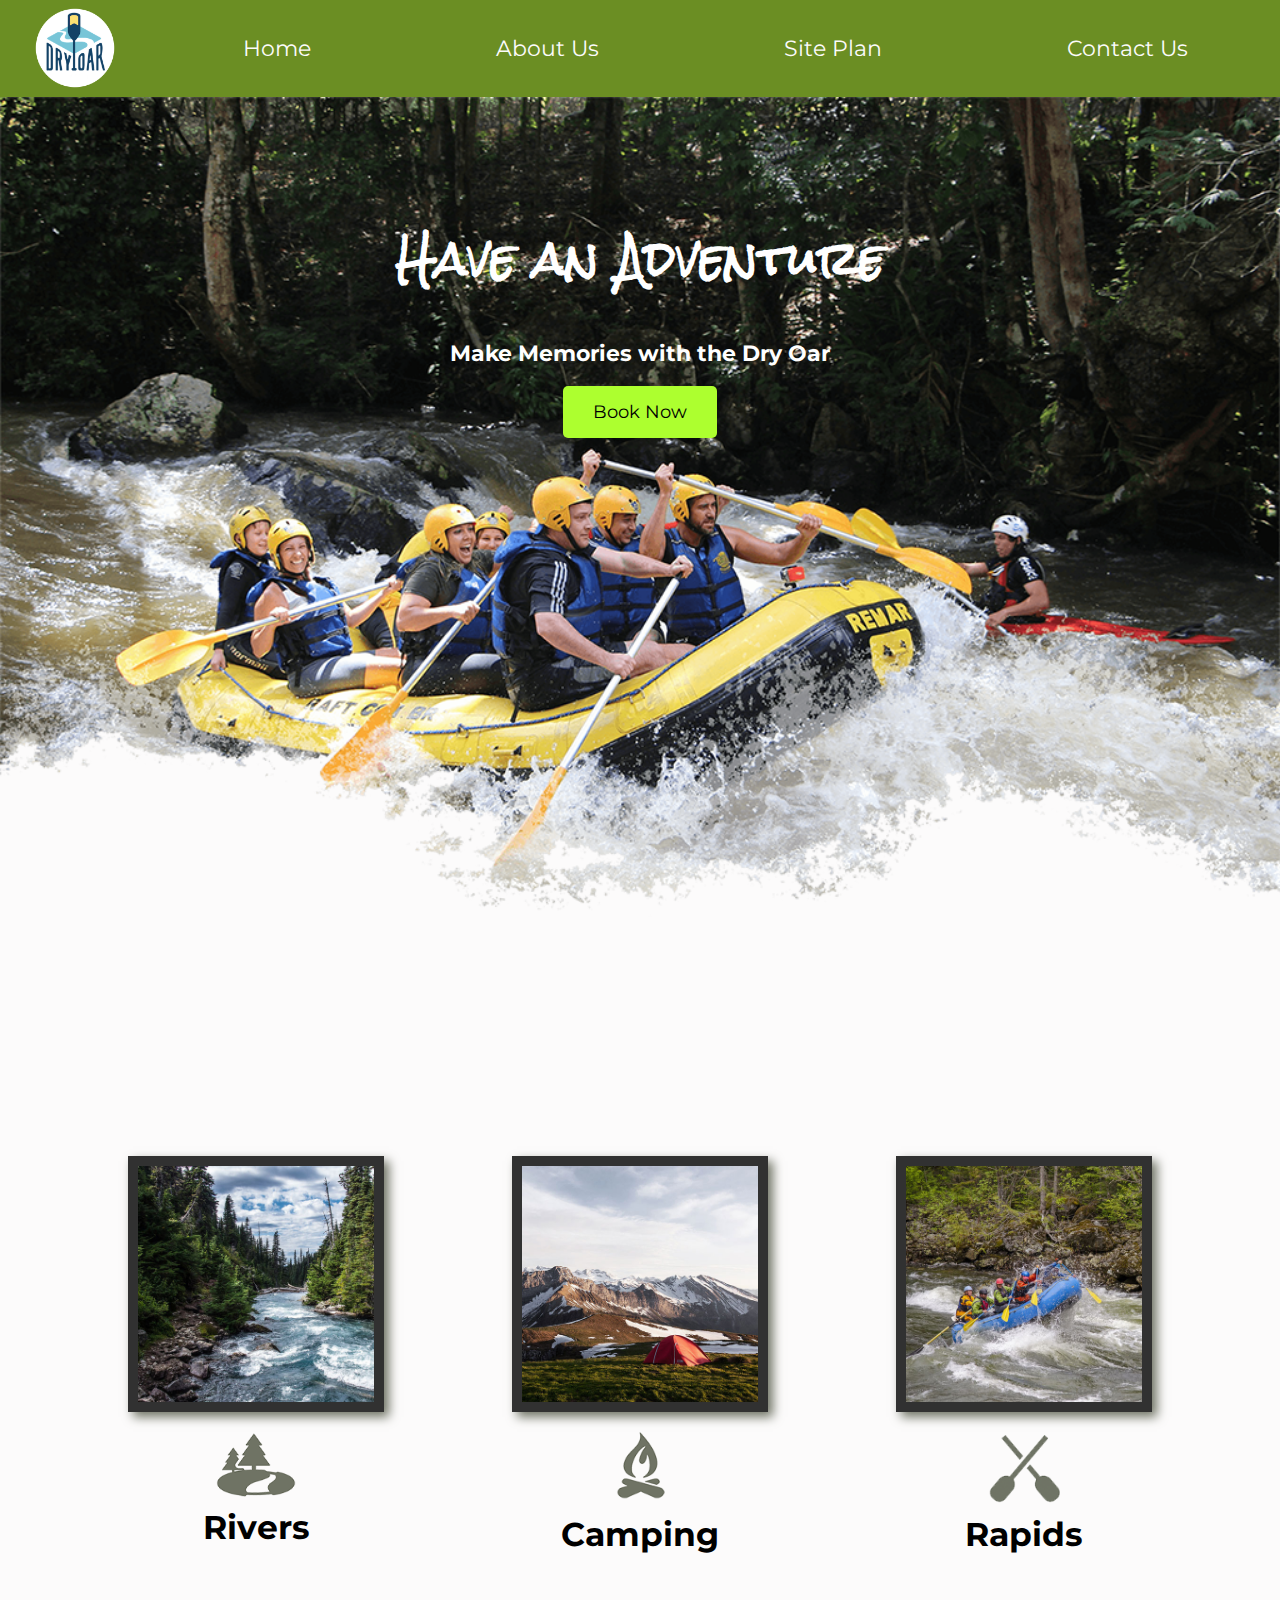
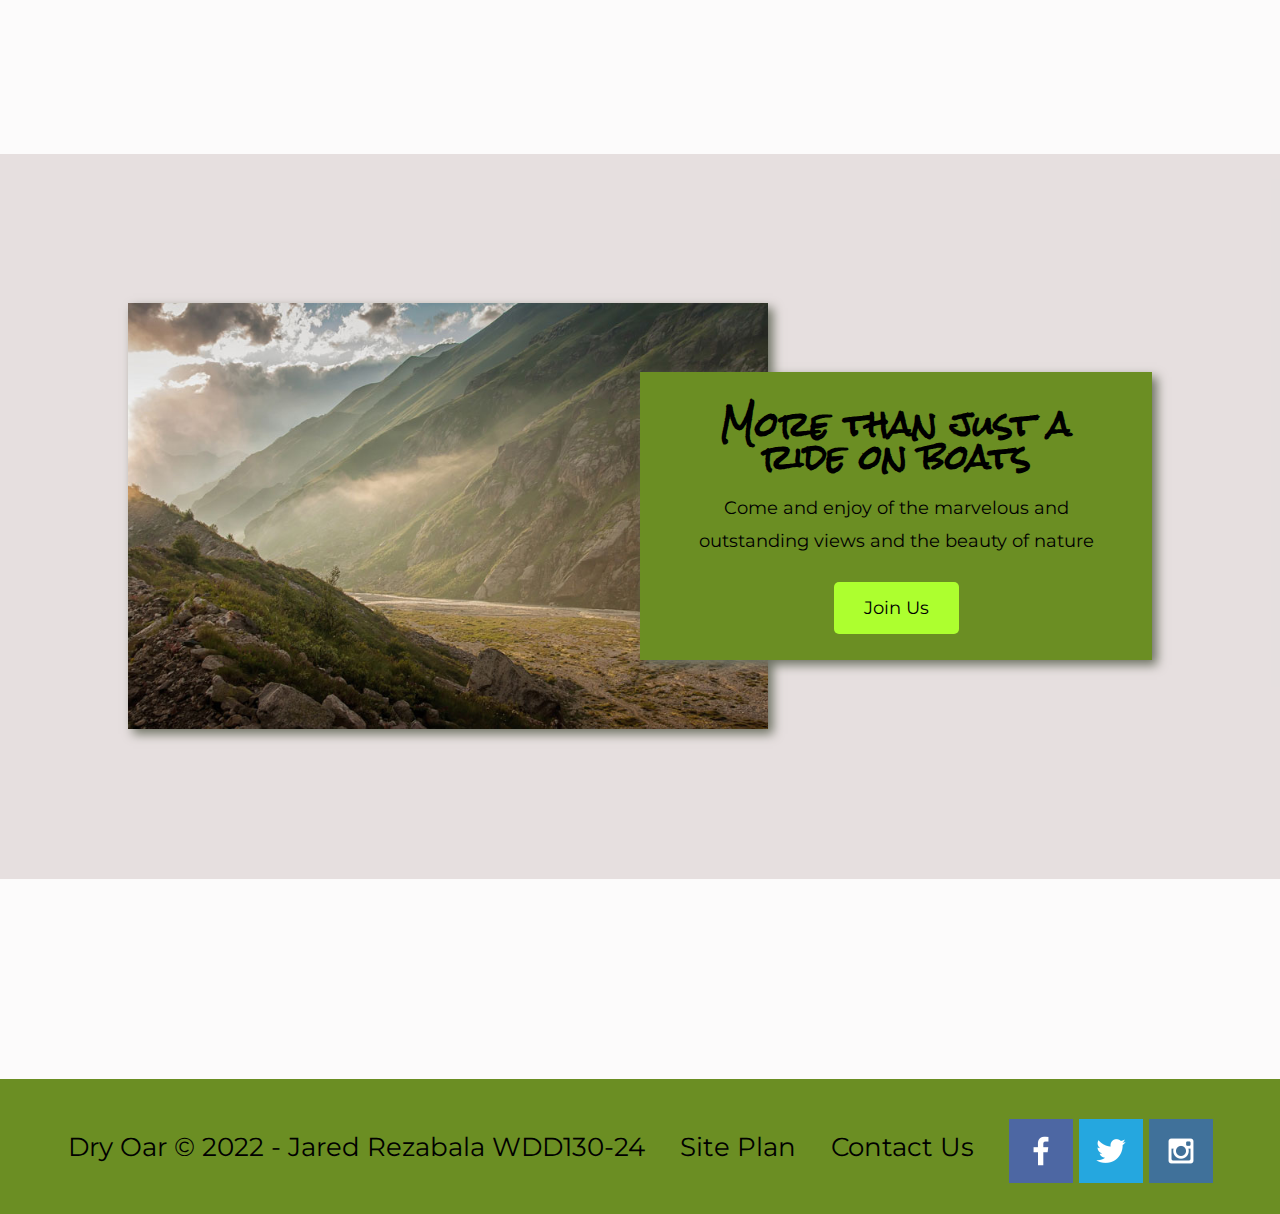
==== commit c35f297b: "new changes" ====
--- a/wwr/index.html
+++ b/wwr/index.html
@@ -59,7 +59,7 @@
             </section>
         </main>
         <footer>
-            <p>Dry Oar &copy; 20XX - Jared Rezabala WDD130-24</p>
+            <p>Dry Oar &copy; 2022 - Jared Rezabala WDD130-24</p>
             <p><a href="site-plan-rafting.html">Site Plan</a></p>
             <p><a href="contactus.html">Contact Us</a></p>
             <div class="social">
--- a/wwr/styles/style.css
+++ b/wwr/styles/style.css
@@ -1,11 +1,38 @@
 @import url('https://fonts.googleapis.com/css2?family=Montserrat:wght@200&family=Rock+Salt&display=swap');
-:root {
-    font-family: Montserrat, "Helvetica Neue", Helvetica, sans-serif;
-}
-
+
+body {
+    background-color: rgb(0, 0, 0);  
+    font-size: 22px;
+    margin: 0;
+    padding: 0;
+    font-family: Montserrat, Helvetica, sans-serif;
+}
 #content{
   max-width: 1600px;
   margin:0 auto;
+  background-color: #fcfbfb;
+}
+h2{
+    margin: 0;
+}
+.msg h2{
+    color: black;
+    font-family: "Rock Salt";
+}
+h4{
+    color: black;
+}
+#hero-msg h1, #hero-msg h4{
+    text-align: center;
+}
+.msg p{
+    color: black;
+    font-size: .8em;
+    padding-bottom: 15px;
+}
+nav{
+    display: flex;
+    justify-content: space-around;
 }
 nav a{
     text-align: center;
@@ -13,40 +40,58 @@
     text-decoration: none;
     padding: 35px;
 }
-#hero-msg h1, #hero-msg h4{
-    text-align: center;
-}
-.button-box{
-    text-align: center;
-}
-main section{
-    text-align: center;
-}
-#background{
-    height: 725px;
-}
-
-body {
-    background-color: rgb(255, 255, 255); 
-    color: black;
-    font-size: 22px;
-    margin: 0;
-    padding: 0;
-}
+nav a:hover {
+    background-color: rgb(255, 255, 255);
+    color: black;
+}
+#logo_link{
+    padding-top: 5px;
+    justify-self: center;
+    align-self: center;
+}
+.logo{
+    width: 80px;
+}  
 header {
     background-color:olivedrab;
-}
-nav a:hover {
-    background-color: rgb(255, 255, 255);
-    color: black;
+    display: grid;
+    grid-template-columns: 150px auto;
+}
+.img{
+    max-width: 100%;
+}
+main section img{
+    box-sizing: border-box;
+}
+.home-grid{
+    display: grid;
+    grid-template-columns: repeat(10, 1fr);
+}
+#hero{
+    display: grid;
+    grid-template-columns: 1fr 3fr 1fr;
+}
+#hero-box{
+    grid-column: 1/11;
+    grid-row: 1/3;
+}
+#hero-img{
+    width: 100%;
+    height: 100%;
+}
+#hero-msg{
+    grid-column: 2/3;
+    grid-row: 1/2;
+    margin-top: 100px;
 }
 .home-title{
-    color: black;
+    color: white;
     font-size: 2em;
     margin-top: 10px;
-}
-h4{
-    color: black;
+    font-family: "Rock Salt";
+}
+#hero-msg h4{
+    color:white;
 }
 .book, .join{
     background-color:greenyellow;
@@ -61,71 +106,162 @@
     background-color:yellowgreen;
     color: black;
 }
-.msg h2{
-    color: black;
-}
-.msg p{
-    color: black;
-    font-size: .8em;
-    padding-bottom: 15px;
-}
-footer h3{
-    color: black;
-}
-footer a{
-    color: black;
-    text-decoration: none;
-}
-footer a:hover{
-    color: black;
-}
-#background{
-    background-color: #e0d8d8ce;
-    color: black;
-}
-.msg{
-    background-color: olivedrab;
-    color: black;
-    line-height: 1.5em;
-    padding: 35px;
-}
-footer{
-    background-color:olivedrab;
-    color: black;
-    padding: 25px 50px;
-}
-.logo{
-    width: 80px;
-}  
+.button-box{
+    text-align: center;
+}
+main, section{
+    text-align: center;
+}
+.card-img{
+    border: 10px solid #000000ce;
+    transition: transform .5s;
+    box-shadow: 5px 5px 10px #6f7364; 
+}
+.card-img:hover {
+    opacity: .6;
+    transform: scale(1.1);
+}
 .icon{
     width: 80px;
     padding-top: 10px;
-}       
-#hero-img{
+}  
+.rivers-card{
+    grid-column: 2/4;
+    grid-row: 2/3;
+}
+.camping-card{
+    grid-column: 5/7;
+    grid-row: 2/3;
+}
+.rapids-card{
+    grid-column: 8/10;
+    grid-row: 2/3;
+}
+.rivers-card, .camping-card, .rapids-card{
+    margin: 200px 0;
+}
+#background{
+    height: 725px;
+    background-color: #e0d8d8ce;
+    grid-column: 1/11;
+    grid-row: 4/9;
+    
+}
+.mountains{
     width: 100%;
-    height: 100%;
+    grid-column: 2/7;
+    grid-row: 5/8;
+    box-shadow: 5px 5px 10px #6f7364;
+}
+.card-img, .mountains{
+    width: 100%;
+}
+.msg{
+    background-color: olivedrab;
+    color: black;
+    line-height: 1.5em;
+    padding: 35px;
+    grid-column: 6/10;
+    grid-row: 6/7;
+    box-shadow: 5px 5px 10px #6f7364;
+}
+footer{
+    background-color:olivedrab;
+    color: black;
+    padding: 25px 50px;
+    margin-top: 200px; 
+    display: flex;
+    justify-content: space-around;
+    align-items: center;
 }
 footer p{
     font-size: 1.2em;
 }
+footer a{
+    color: black;
+    text-decoration: none;
+}
 footer p a:hover{
     text-decoration: underline;
 }
-h2{
-    margin: 0;
-}
-#logo_link{
-    padding-top: 5px;
+footer a:hover{
+    color: black;
+}
+footer h3{
+    color: black;
 }
 footer .social img {
     padding-top: 15px;
 }
-.rivers-card, .camping-card, .rapids-card{
-    margin: 200px 0;
-}
-.card-img{
-    border: 10px solid #000000ce;
-}
-main section img{
-    box-sizing: border-box;
-}+@media screen and (max-width: 900px) {
+    #hero, .home-grid {
+        display: block;
+        height: auto;
+    }
+    nav, footer {
+        flex-direction: column;
+    }
+    nav a {
+        display: block;
+        padding: 15px;
+    }
+    #hero {
+        margin-top: 0;
+    }
+    #hero-msg {
+        margin-top: 0;
+    }
+    #hero-msg h4 {
+        display: none;
+    }
+    .home-title {
+        font-size: 25px;
+        color: #6f7364;
+    }
+    .rivers-card, .camping-card, .rapids-card { 
+        margin: 50px auto;
+        width: 60%;
+    }
+    #background {
+        display: none;
+    }
+    .mountains, .msg {
+        width: 80%;
+        display: block;
+        margin: 0 auto;
+    }
+    footer {
+        margin-top: 25px;
+    }
+}
+
+
+
+
+
+     
+
+
+
+
+
+
+
+
+
+
+
+
+
+
+
+
+
+
+
+
+
+
+
+
+            